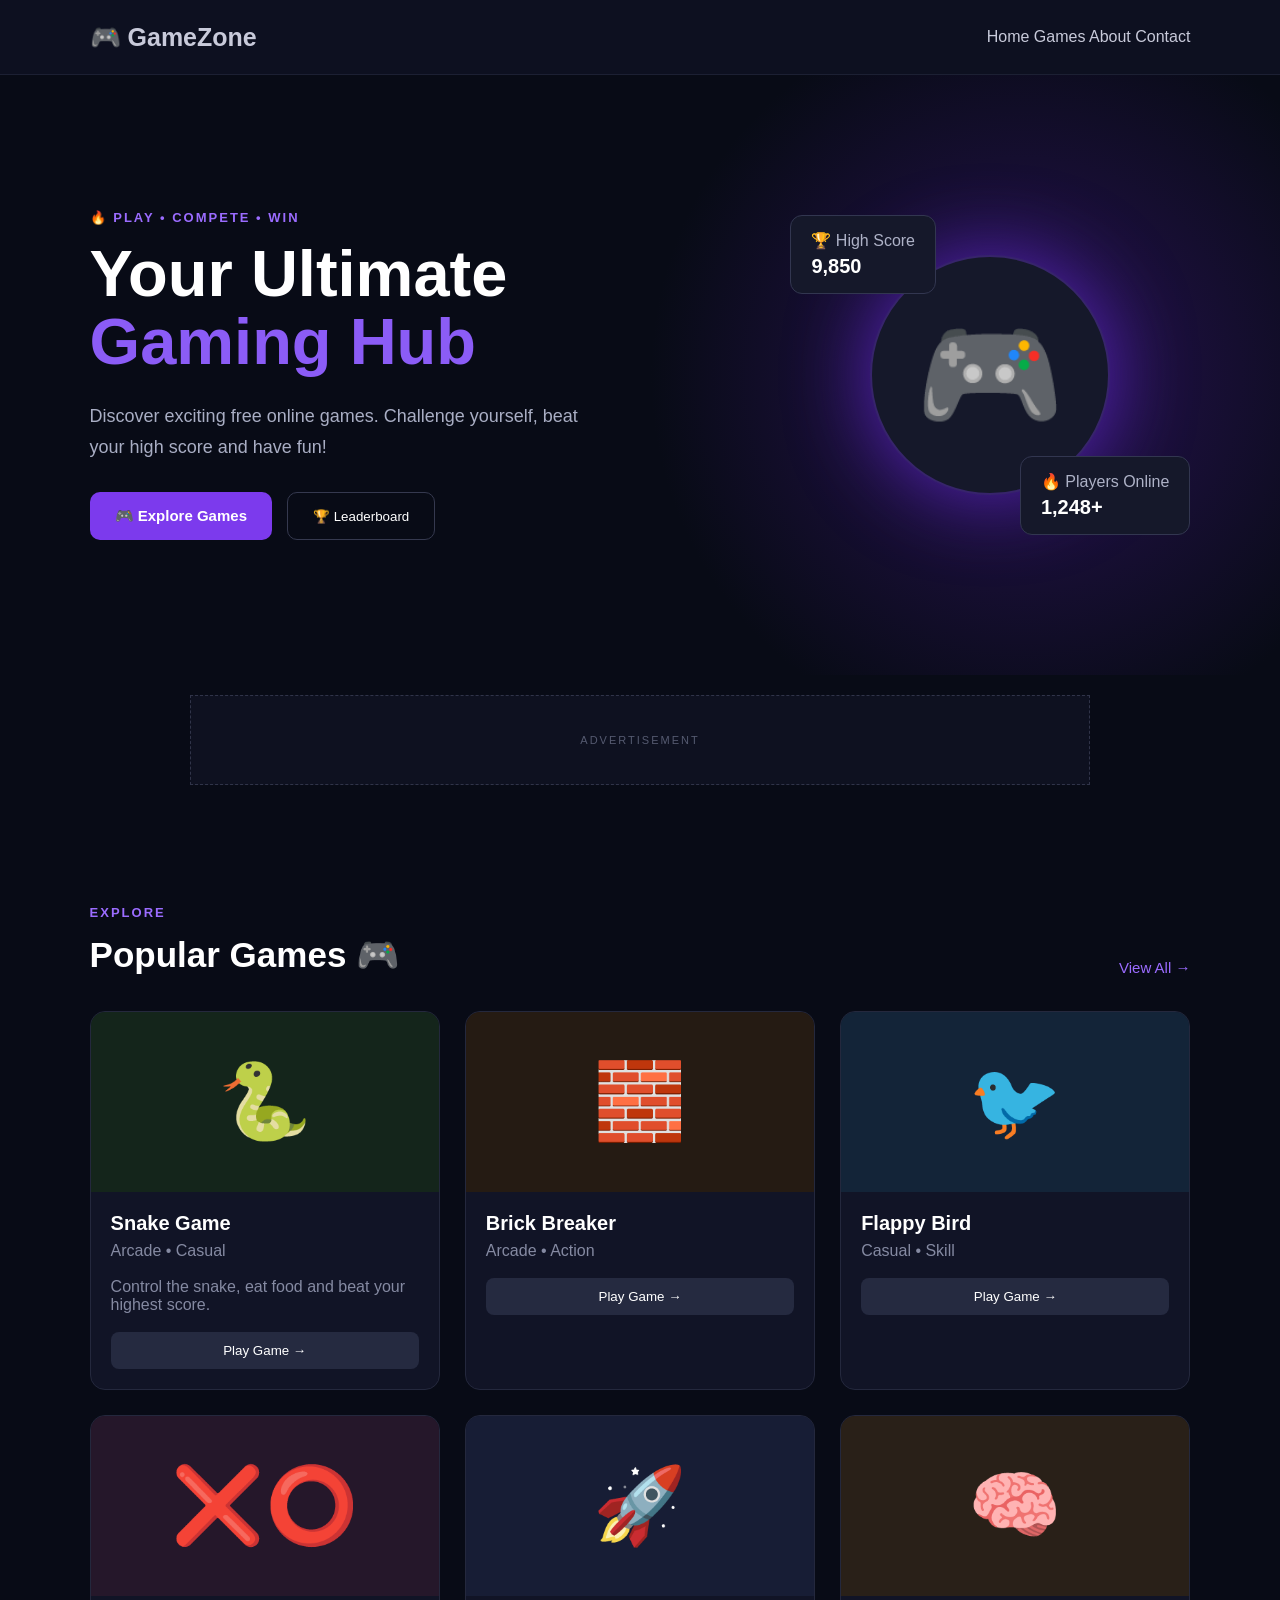
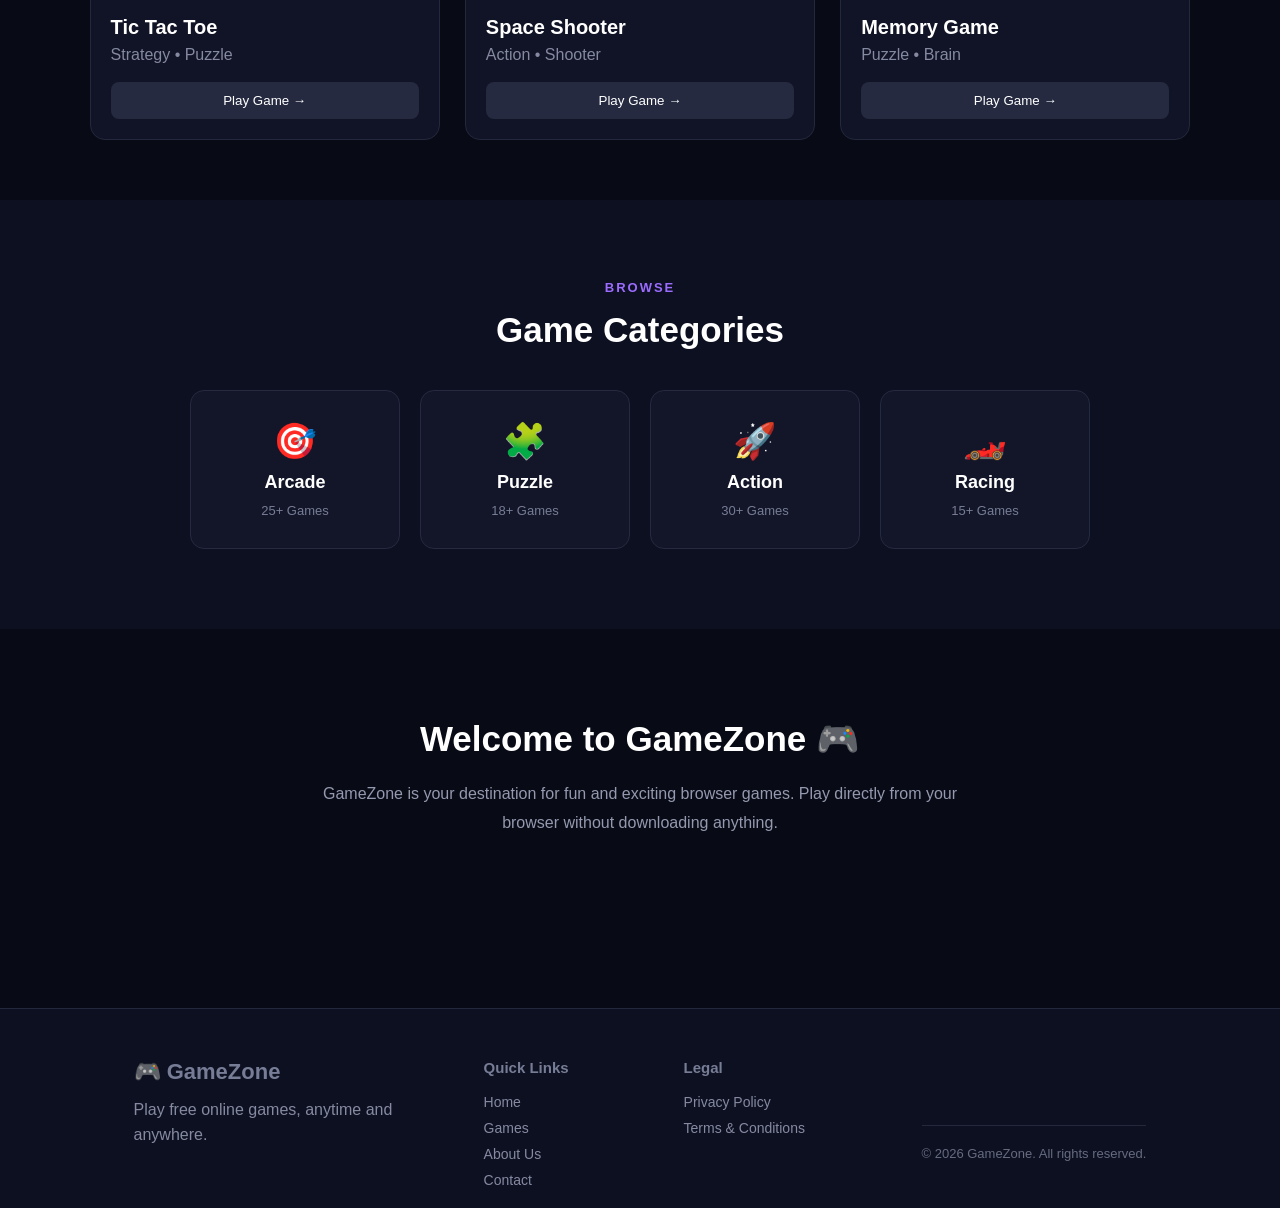
==== index.html @ 1f4beb41 "update repo" ====
<!DOCTYPE html>
<html lang="en">
    
<head>

    <meta charset="UTF-8">

    <meta name="viewport" content="width=device-width, initial-scale=1.0">

    <!-- Primary SEO -->
    <title>GameZone - Free Online Games</title>

    <meta name="description"
        content="Play free online games on GameZone including Snake, Brick Breaker, Flappy Bird, Tic Tac Toe, Space Shooter and Memory Game. Enjoy fun browser games without downloading.">

    <meta name="keywords"
        content="free online games, browser games, snake game, brick breaker, flappy bird, tic tac toe, space shooter, memory game">

    <meta name="author" content="GameZone">

    <meta name="robots" content="index, follow">


    <!-- Canonical URL -->
    <link rel="canonical"
        href="https://game-zone-blond.vercel.app/">


    <!-- Open Graph / Social Sharing -->
    <meta property="og:title"
        content="GameZone - Free Online Games">

    <meta property="og:description"
        content="Play fun and free browser games directly online on GameZone.">

    <meta property="og:type"
        content="website">

    <meta property="og:url"
        content="https://game-zone-blond.vercel.app/">

    <meta property="og:site_name"
        content="GameZone">


    <!-- Google Analytics -->

    <script async
        src="https://www.googletagmanager.com/gtag/js?id=G-ZQTNL81HJW">
    </script>

    <script>

        window.dataLayer = window.dataLayer || [];

        function gtag() {
            dataLayer.push(arguments);
        }

        gtag('js', new Date());

        gtag('config', 'G-ZQTNL81HJW');

    </script>

    <!-- End Google Analytics -->


    <link rel="stylesheet" href="style.css">

</head>


<body>

    <!-- Navbar -->
    <nav class="navbar">

        <a href="index.html" class="logo">
            🎮 GameZone
        </a>

        <div class="nav-links">

            <a href="index.html">
                Home
            </a>

            <a href="#games">
                Games
            </a>

            <a href="pages/about.html">
                About
            </a>

            <a href="pages/contact.html">
                Contact
            </a>

        </div>

    </nav>

    <!-- Hero Section -->
    <section class="hero" id="home">

        <div class="hero-content">

            <p class="small-title">🔥 PLAY • COMPETE • WIN</p>

            <h1>
                Your Ultimate
                <span>Gaming Hub</span>
            </h1>

            <p class="hero-text">
                Discover exciting free online games.
                Challenge yourself, beat your high score
                and have fun!
            </p>

            <div class="hero-buttons">
                <button class="main-btn" onclick="scrollToGames()">
                    🎮 Explore Games
                </button>

                <button class="secondary-btn" onclick="showMessage()">
                    🏆 Leaderboard
                </button>
            </div>

        </div>

        <div class="hero-game">

            <div class="controller">
                🎮
            </div>

            <div class="floating-card card-one">
                🏆 High Score
                <strong>9,850</strong>
            </div>

            <div class="floating-card card-two">
                🔥 Players Online
                <strong>1,248+</strong>
            </div>

        </div>

    </section>


    <!-- Ad Placeholder -->
    <div class="ad-container">
        <span>ADVERTISEMENT</span>
    </div>


    <!-- Games Section -->
    <section class="games-section" id="games">

        <div class="section-heading">
            <div>
                <p class="small-title">EXPLORE</p>
                <h2>Popular Games 🎮</h2>
            </div>

            <button class="view-all" onclick="showMessage()">
                View All →
            </button>
        </div>


        <div class="game-grid">

            <!-- Game 1 -->
            <div class="game-card">

                <div class="game-image snake">
                    🐍
                </div>

                <div class="game-info">
                    <h3>Snake Game</h3>
                    <p>Arcade • Casual</p>
                    <p>
                        Control the snake, eat food and
                        beat your highest score.
                    </p>
                    <button onclick="window.location.href='games/snake.html'">
                        Play Game →
                    </button>
                </div>

            </div>


            <!-- Game 2 -->
            <div class="game-card">

                <div class="game-image breakout">
                    🧱
                </div>

                <div class="game-info">
                    <h3>Brick Breaker</h3>
                    <p>Arcade • Action</p>

                    <button onclick="window.location.href='games/brick.html'">
                        Play Game →
                    </button>
                </div>

            </div>


            <!-- Game 3 -->
            <div class="game-card">

                <div class="game-image flappy">
                    🐦
                </div>

                <div class="game-info">
                    <h3>Flappy Bird</h3>
                    <p>Casual • Skill</p>

                    <button onclick="window.location.href='games/flappy.html'">
                        Play Game →
                    </button>
                </div>

            </div>


            <!-- Game 4 -->
            <div class="game-card">

                <div class="game-image tictactoe">
                    ❌⭕
                </div>

                <div class="game-info">
                    <h3>Tic Tac Toe</h3>
                    <p>Strategy • Puzzle</p>

                    <button onclick="window.location.href='games/tictactoe.html'">
                        Play Game →
                    </button>
                </div>

            </div>


            <!-- Game 5 -->
            <div class="game-card">

                <div class="game-image shooter">
                    🚀
                </div>

                <div class="game-info">
                    <h3>Space Shooter</h3>
                    <p>Action • Shooter</p>

                    <button onclick="window.location.href='games/space.html'">
                        Play Game →
                    </button>
                </div>

            </div>


            <!-- Game 6 -->
            <div class="game-card">

                <div class="game-image memory">
                    🧠
                </div>

                <div class="game-info">
                    <h3>Memory Game</h3>
                    <p>Puzzle • Brain</p>

                    <button onclick="window.location.href='games/memory.html'">
                        Play Game →
                    </button>
                </div>

            </div>

        </div>

    </section>


    <!-- Categories -->
    <section class="categories" id="categories">

        <p class="small-title">BROWSE</p>

        <h2>Game Categories</h2>

        <div class="category-grid">

            <div class="category-card">
                🎯
                <h3>Arcade</h3>
                <p>25+ Games</p>
            </div>

            <div class="category-card">
                🧩
                <h3>Puzzle</h3>
                <p>18+ Games</p>
            </div>

            <div class="category-card">
                🚀
                <h3>Action</h3>
                <p>30+ Games</p>
            </div>

            <div class="category-card">
                🏎️
                <h3>Racing</h3>
                <p>15+ Games</p>
            </div>

        </div>

    </section>


    <!-- About -->
    <section class="about" id="about">

        <h2>Welcome to GameZone 🎮</h2>

        <p>
            GameZone is your destination for fun and exciting
            browser games. Play directly from your browser
            without downloading anything.
        </p>

    </section>


    <!-- Footer -->

    <footer class="footer">

        <div class="footer-content">

            <div class="footer-brand">

                <h2>🎮 GameZone</h2>

                <p>
                    Play free online games,
                    anytime and anywhere.
                </p>

            </div>


            <div class="footer-links">

                <h3>Quick Links</h3>

                <a href="index.html">
                    Home
                </a>

                <a href="#games">
                    Games
                </a>

                <a href="pages/about.html">
                    About Us
                </a>

                <a href="pages/contact.html">
                    Contact
                </a>

            </div>


            <div class="footer-links">

                <h3>Legal</h3>

                <a href="pages/privacy.html">
                    Privacy Policy
                </a>

                <a href="pages/terms.html">
                    Terms & Conditions
                </a>

            </div>

        </div>


        <div class="copyright">

            © 2026 GameZone.
            All rights reserved.

        </div>

    </footer>


    <script src="script.js"></script>

</body>

</html>
---- style.css ----
* {
    margin: 0;
    padding: 0;
    box-sizing: border-box;
}

html {
    scroll-behavior: smooth;
}

body {
    font-family: Arial, sans-serif;
    background: #080b16;
    color: white;
}


/* ================= NAVBAR ================= */

.navbar {
    height: 75px;
    padding: 0 7%;
    display: flex;
    align-items: center;
    justify-content: space-between;

    background: #0d1020;
    border-bottom: 1px solid #1c2033;

    position: sticky;
    top: 0;
    z-index: 1000;
}

.logo {
    font-size: 25px;
    font-weight: bold;
}

.logo span {
    color: #8b5cf6;
}

nav {
    display: flex;
    gap: 35px;
}

nav a {
    color: #c8cada;
    text-decoration: none;
    transition: 0.3s;
}

nav a:hover {
    color: #9b6cff;
}

.play-btn,
.main-btn {
    border: none;
    padding: 12px 22px;
    border-radius: 10px;
    background: #7c3aed;
    color: white;
    font-size: 15px;
    font-weight: bold;
    cursor: pointer;
    transition: 0.3s;
}

.play-btn:hover,
.main-btn:hover {
    transform: translateY(-2px);
    background: #8b5cf6;
}


/* ================= HERO ================= */

.hero {
    min-height: 600px;
    padding: 80px 7%;

    display: flex;
    align-items: center;
    justify-content: space-between;

    background:
        radial-gradient(circle at 80% 50%, #271252, transparent 35%),
        #080b16;
}

.hero-content {
    max-width: 600px;
}

.small-title {
    color: #9b6cff;
    font-size: 13px;
    font-weight: bold;
    letter-spacing: 2px;
    margin-bottom: 15px;
}

.hero h1 {
    font-size: 65px;
    line-height: 1.05;
    margin-bottom: 25px;
}

.hero h1 span {
    display: block;
    color: #8b5cf6;
}

.hero-text {
    color: #a9aec4;
    font-size: 18px;
    line-height: 1.7;
    max-width: 520px;
}

.hero-buttons {
    display: flex;
    gap: 15px;
    margin-top: 30px;
}

.main-btn {
    padding: 15px 25px;
}

.secondary-btn {
    padding: 15px 25px;
    border-radius: 10px;
    border: 1px solid #35394f;
    background: transparent;
    color: white;
    cursor: pointer;
}


/* ================= HERO GAME ================= */

.hero-game {
    width: 400px;
    height: 400px;
    position: relative;

    display: flex;
    align-items: center;
    justify-content: center;
}

.controller {
    width: 240px;
    height: 240px;

    border-radius: 50%;

    display: flex;
    align-items: center;
    justify-content: center;

    font-size: 120px;

    background: #15182a;
    border: 2px solid #37246b;

    box-shadow:
        0 0 80px #5523b5;
}

.floating-card {
    position: absolute;

    padding: 15px 20px;

    background: #15182a;
    border: 1px solid #323650;
    border-radius: 12px;

    color: #aeb2c7;
}

.floating-card strong {
    display: block;
    color: white;
    font-size: 20px;
    margin-top: 5px;
}

.card-one {
    top: 40px;
    left: 0;
}

.card-two {
    bottom: 40px;
    right: 0;
}


/* ================= AD ================= */

.ad-container {
    width: 80%;
    max-width: 900px;
    height: 90px;

    margin: 20px auto 60px;

    display: flex;
    align-items: center;
    justify-content: center;

    background: #0e1120;
    border: 1px dashed #303449;

    color: #555a70;
    font-size: 11px;
    letter-spacing: 2px;
}


/* ================= GAMES ================= */

.games-section {
    padding: 60px 7%;
}

.section-heading {
    display: flex;
    justify-content: space-between;
    align-items: end;

    margin-bottom: 35px;
}

.section-heading h2,
.categories h2 {
    font-size: 35px;
}

.view-all {
    background: transparent;
    border: none;
    color: #9b6cff;
    cursor: pointer;
    font-size: 15px;
}

.game-grid {
    display: grid;
    grid-template-columns: repeat(3, 1fr);
    gap: 25px;
}

.game-card {
    background: #111426;
    border: 1px solid #24283d;
    border-radius: 15px;
    overflow: hidden;

    transition: 0.3s;
}

.game-card:hover {
    transform: translateY(-7px);
    border-color: #7040d8;
    box-shadow: 0 15px 40px #0005;
}

.game-image {
    height: 180px;

    display: flex;
    align-items: center;
    justify-content: center;

    font-size: 75px;
}

.snake {
    background: #14251b;
}

.breakout {
    background: #251b13;
}

.flappy {
    background: #132438;
}

.tictactoe {
    background: #25172a;
}

.shooter {
    background: #171d35;
}

.memory {
    background: #292018;
}

.game-info {
    padding: 20px;
}

.game-info h3 {
    font-size: 20px;
    margin-bottom: 7px;
}

.game-info p {
    color: #858aa2;
    margin-bottom: 18px;
}

.game-info button {
    width: 100%;
    padding: 11px;

    border: none;
    border-radius: 8px;

    background: #252a40;
    color: white;

    cursor: pointer;
    transition: 0.3s;
}

.game-info button:hover {
    background: #7c3aed;
}


/* ================= CATEGORIES ================= */

.categories {
    padding: 80px 7%;
    text-align: center;
    background: #0d1020;
}

.category-grid {
    max-width: 900px;
    margin: 40px auto 0;

    display: grid;
    grid-template-columns: repeat(4, 1fr);
    gap: 20px;
}

.category-card {
    padding: 30px 15px;

    background: #131629;
    border: 1px solid #262a40;
    border-radius: 14px;

    font-size: 35px;
    transition: 0.3s;
}

.category-card:hover {
    transform: translateY(-5px);
    border-color: #7c3aed;
}

.category-card h3 {
    font-size: 18px;
    margin: 10px 0;
}

.category-card p {
    font-size: 13px;
    color: #777d96;
}


/* ================= ABOUT ================= */

.about {
    padding: 90px 7%;
    text-align: center;
}

.about h2 {
    font-size: 35px;
    margin-bottom: 20px;
}

.about p {
    max-width: 650px;
    margin: auto;
    color: #9499af;
    line-height: 1.8;
}


/* ================= FOOTER ================= */

footer {
    padding: 35px 7%;

    display: flex;
    justify-content: space-between;
    align-items: center;

    background: #0d1020;
    border-top: 1px solid #24283d;

    color: #777d96;
}

footer .logo {
    color: white;
}

.footer-links {
    display: flex;
    gap: 20px;
}

.footer-links a {
    color: #777d96;
    text-decoration: none;
}


/* ================= RESPONSIVE ================= */

@media (max-width: 900px) {

    nav {
        display: none;
    }

    .hero {
        flex-direction: column;
        text-align: center;
        gap: 60px;
    }

    .hero-text {
        margin: auto;
    }

    .hero-buttons {
        justify-content: center;
    }

    .game-grid {
        grid-template-columns: repeat(2, 1fr);
    }

    .category-grid {
        grid-template-columns: repeat(2, 1fr);
    }

    footer {
        flex-direction: column;
        gap: 20px;
    }
}


@media (max-width: 600px) {

    .hero {
        padding: 60px 5%;
    }

    .hero h1 {
        font-size: 45px;
    }

    .hero-game {
        transform: scale(0.8);
    }

    .game-grid {
        grid-template-columns: 1fr;
    }

    .category-grid {
        grid-template-columns: 1fr 1fr;
    }

    .play-btn {
        display: none;
    }
}



/* ================= FOOTER ================= */

.footer {

    margin-top: 80px;

    padding: 50px 7% 20px;

    background: #0d1020;

    border-top: 1px solid #24283d;
}


.footer-content {

    max-width: 1200px;

    margin: auto;

    display: grid;

    grid-template-columns:
        2fr 1fr 1fr;

    gap: 50px;
}


.footer-brand h2 {

    margin-bottom: 12px;

    font-size: 22px;
}


.footer-brand p {

    max-width: 300px;

    color: #858aa2;

    line-height: 1.6;
}


.footer-links {

    display: flex;

    flex-direction: column;

    gap: 10px;
}


.footer-links h3 {

    margin-bottom: 8px;

    font-size: 15px;
}


.footer-links a {

    color: #858aa2;

    text-decoration: none;

    font-size: 14px;
}


.footer-links a:hover {

    color: #a78bfa;
}


.copyright {

    max-width: 1200px;

    margin: 40px auto 0;

    padding-top: 20px;

    border-top: 1px solid #24283d;

    text-align: center;

    color: #666b80;

    font-size: 13px;
}


/* MOBILE */

@media (max-width: 700px) {

    .footer-content {

        grid-template-columns: 1fr;

        gap: 30px;
    }

}


/* ================= PAGES ================= */

.page-container {

    max-width: 900px;

    margin: 70px auto;

    padding: 0 25px;

    color: #d7d9e5;

    line-height: 1.8;
}


.page-container h1 {

    margin-bottom: 25px;

    color: white;

    font-size: 36px;
}


.page-container h2 {

    margin-top: 35px;

    margin-bottom: 10px;

    color: #a78bfa;

    font-size: 22px;
}


.page-container p {

    margin-bottom: 18px;

    color: #9da2b7;
}


.contact-box {

    margin-top: 30px;

    padding: 25px;

    background: #111426;

    border: 1px solid #292d44;

    border-radius: 12px;
}


@media (max-width: 600px) {

    .page-container {

        margin: 40px auto;
    }


    .page-container h1 {

        font-size: 28px;
    }

}
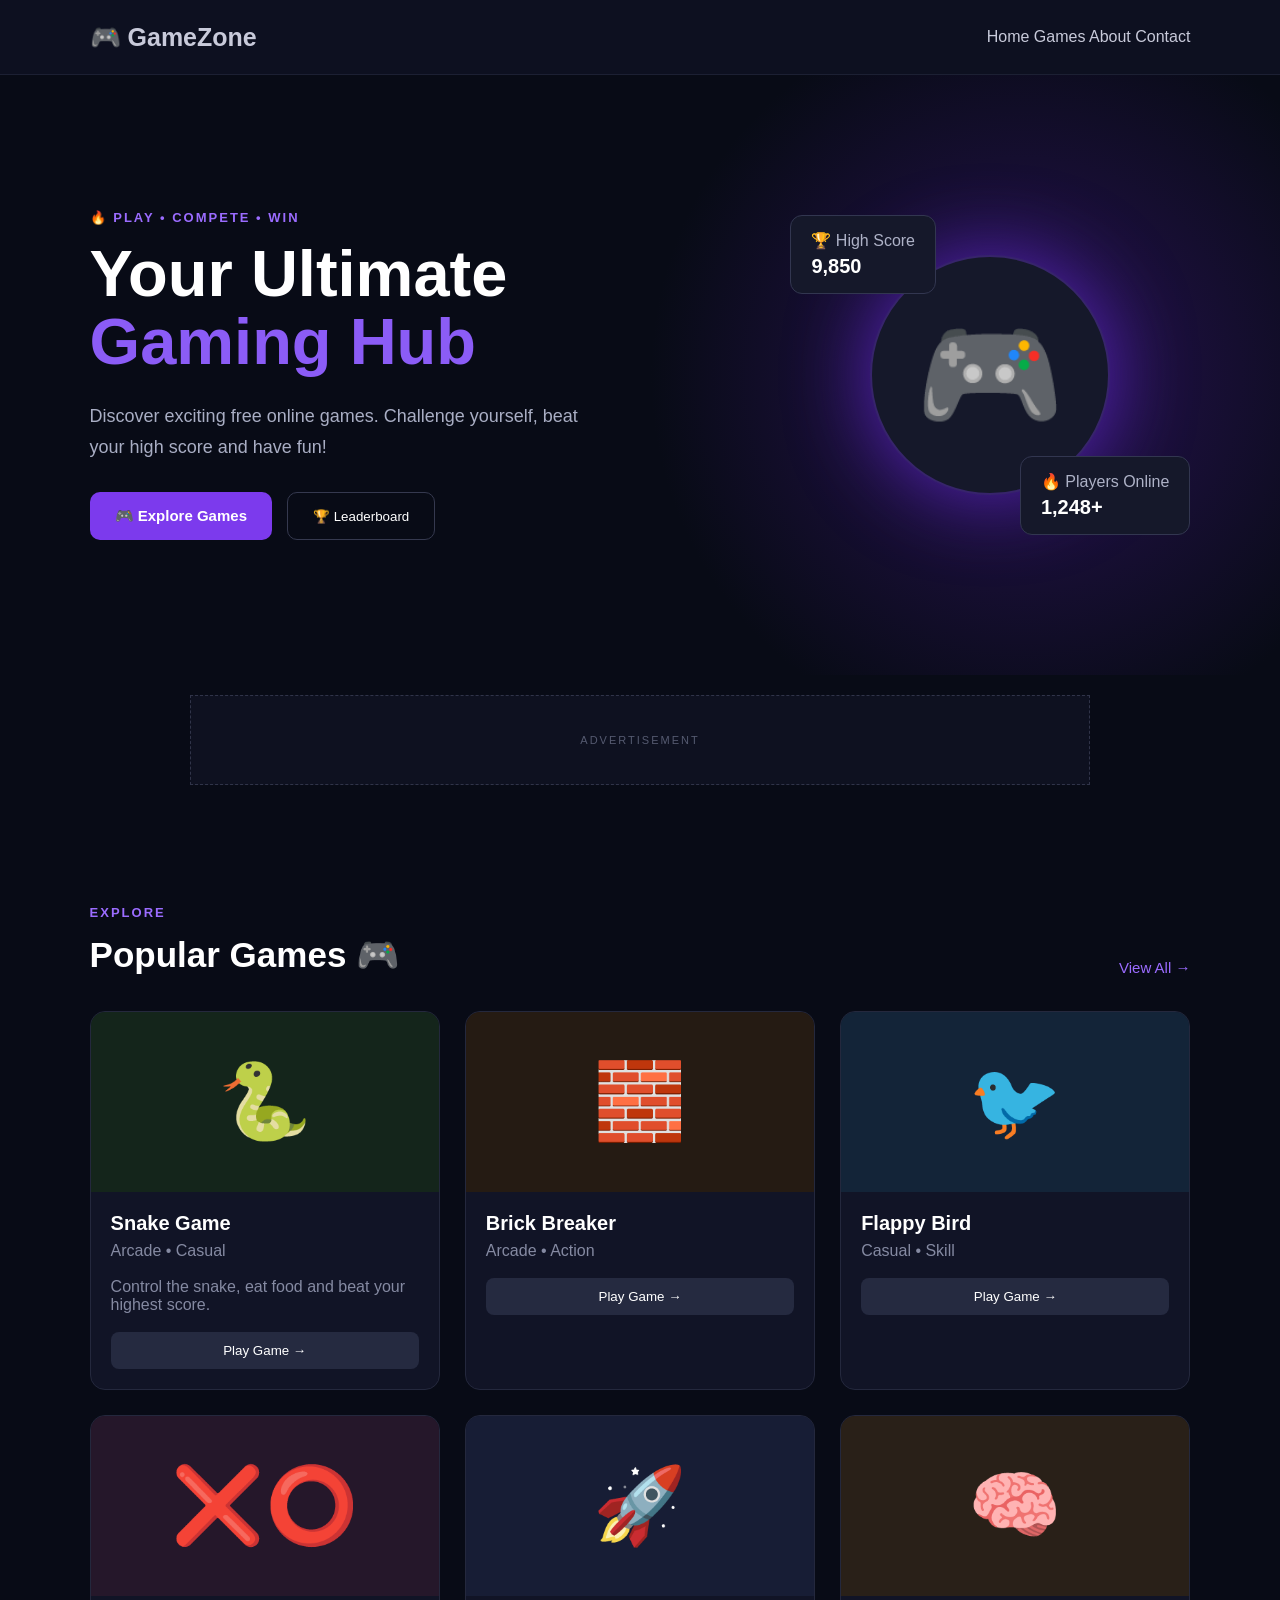
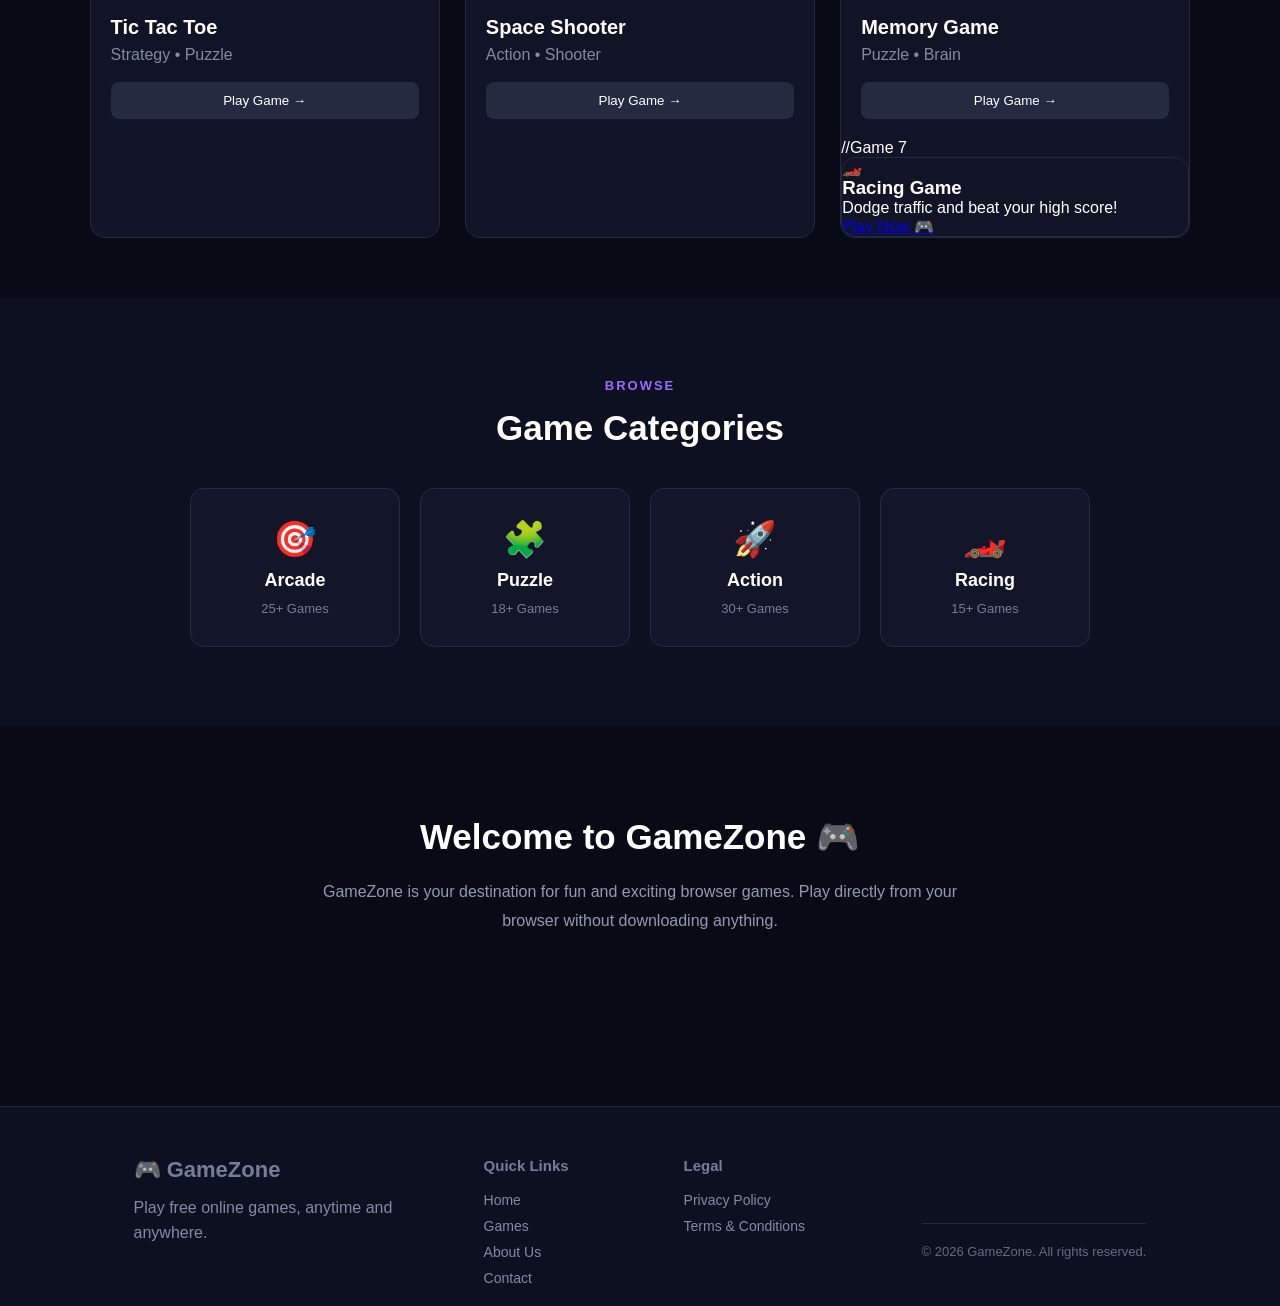
==== commit 3e2e9e38: "update repo" ====
--- a/index.html
+++ b/index.html
@@ -1,6 +1,6 @@
 <!DOCTYPE html>
 <html lang="en">
-    
+
 <head>
 
     <meta charset="UTF-8">
@@ -22,31 +22,24 @@
 
 
     <!-- Canonical URL -->
-    <link rel="canonical"
-        href="https://game-zone-blond.vercel.app/">
-
-
-    <!-- Open Graph / Social Sharing -->
-    <meta property="og:title"
-        content="GameZone - Free Online Games">
-
-    <meta property="og:description"
-        content="Play fun and free browser games directly online on GameZone.">
-
-    <meta property="og:type"
-        content="website">
-
-    <meta property="og:url"
-        content="https://game-zone-blond.vercel.app/">
-
-    <meta property="og:site_name"
-        content="GameZone">
+    <link rel="canonical" href="https://game-zone-blond.vercel.app/">
+
+
+    <!-- Open Graph -->
+    <meta property="og:title" content="GameZone - Free Online Games">
+
+    <meta property="og:description" content="Play fun and free browser games directly online on GameZone.">
+
+    <meta property="og:type" content="website">
+
+    <meta property="og:url" content="https://game-zone-blond.vercel.app/">
+
+    <meta property="og:site_name" content="GameZone">
 
 
     <!-- Google Analytics -->
 
-    <script async
-        src="https://www.googletagmanager.com/gtag/js?id=G-ZQTNL81HJW">
+    <script async src="https://www.googletagmanager.com/gtag/js?id=G-ZQTNL81HJW">
     </script>
 
     <script>
@@ -64,6 +57,15 @@
     </script>
 
     <!-- End Google Analytics -->
+
+
+    <!-- Google AdSense -->
+
+    <script async src="https://pagead2.googlesyndication.com/pagead/js/adsbygoogle.js?client=ca-pub-5052530061389459"
+        crossorigin="anonymous">
+        </script>
+
+    <!-- End Google AdSense -->
 
 
     <link rel="stylesheet" href="style.css">
@@ -290,6 +292,25 @@
                     </button>
                 </div>
 
+                //Game 7
+
+                <div class="game-card">
+
+                    <div class="game-icon">
+                        🏎️
+                    </div>
+
+                    <h3>Racing Game</h3>
+
+                    <p>
+                        Dodge traffic and beat your high score!
+                    </p>
+
+                    <a href="games/racing.html">
+                        Play Now 🎮
+                    </a>
+
+                </div>
             </div>
 
         </div>
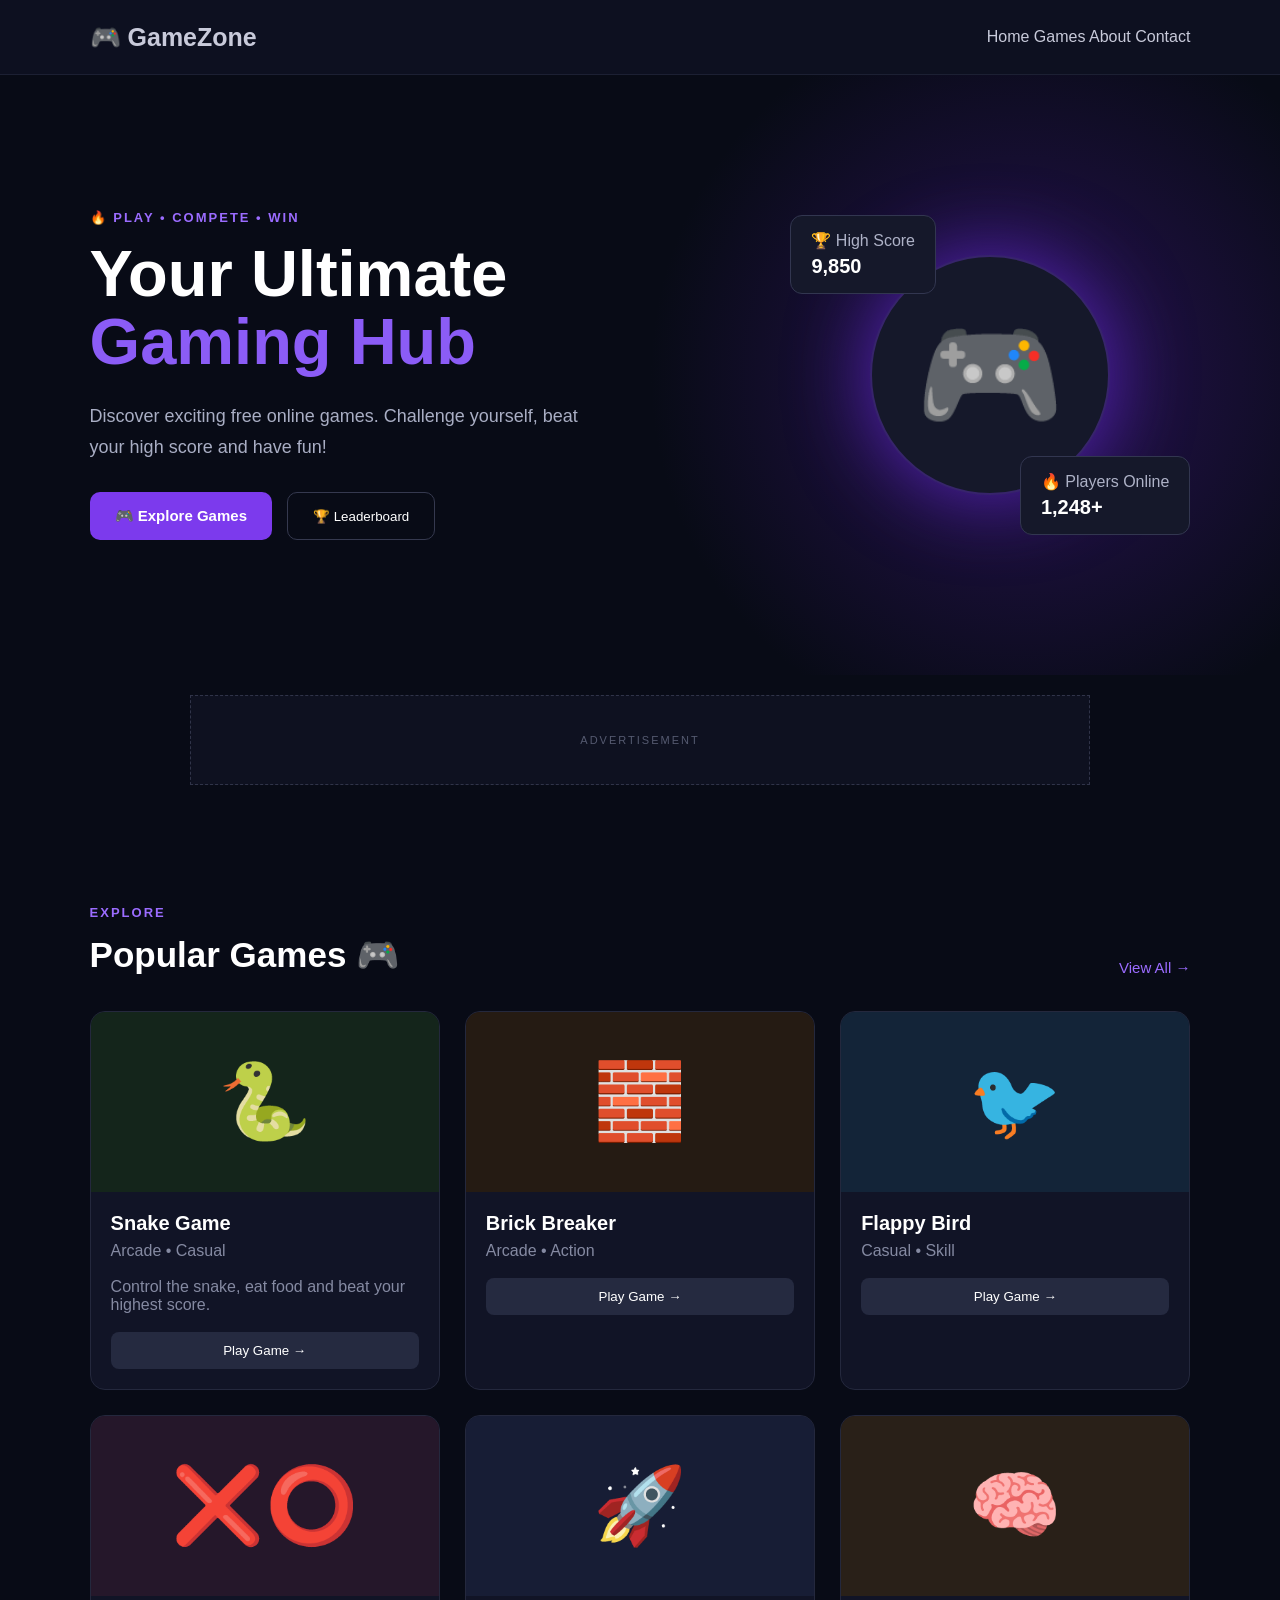
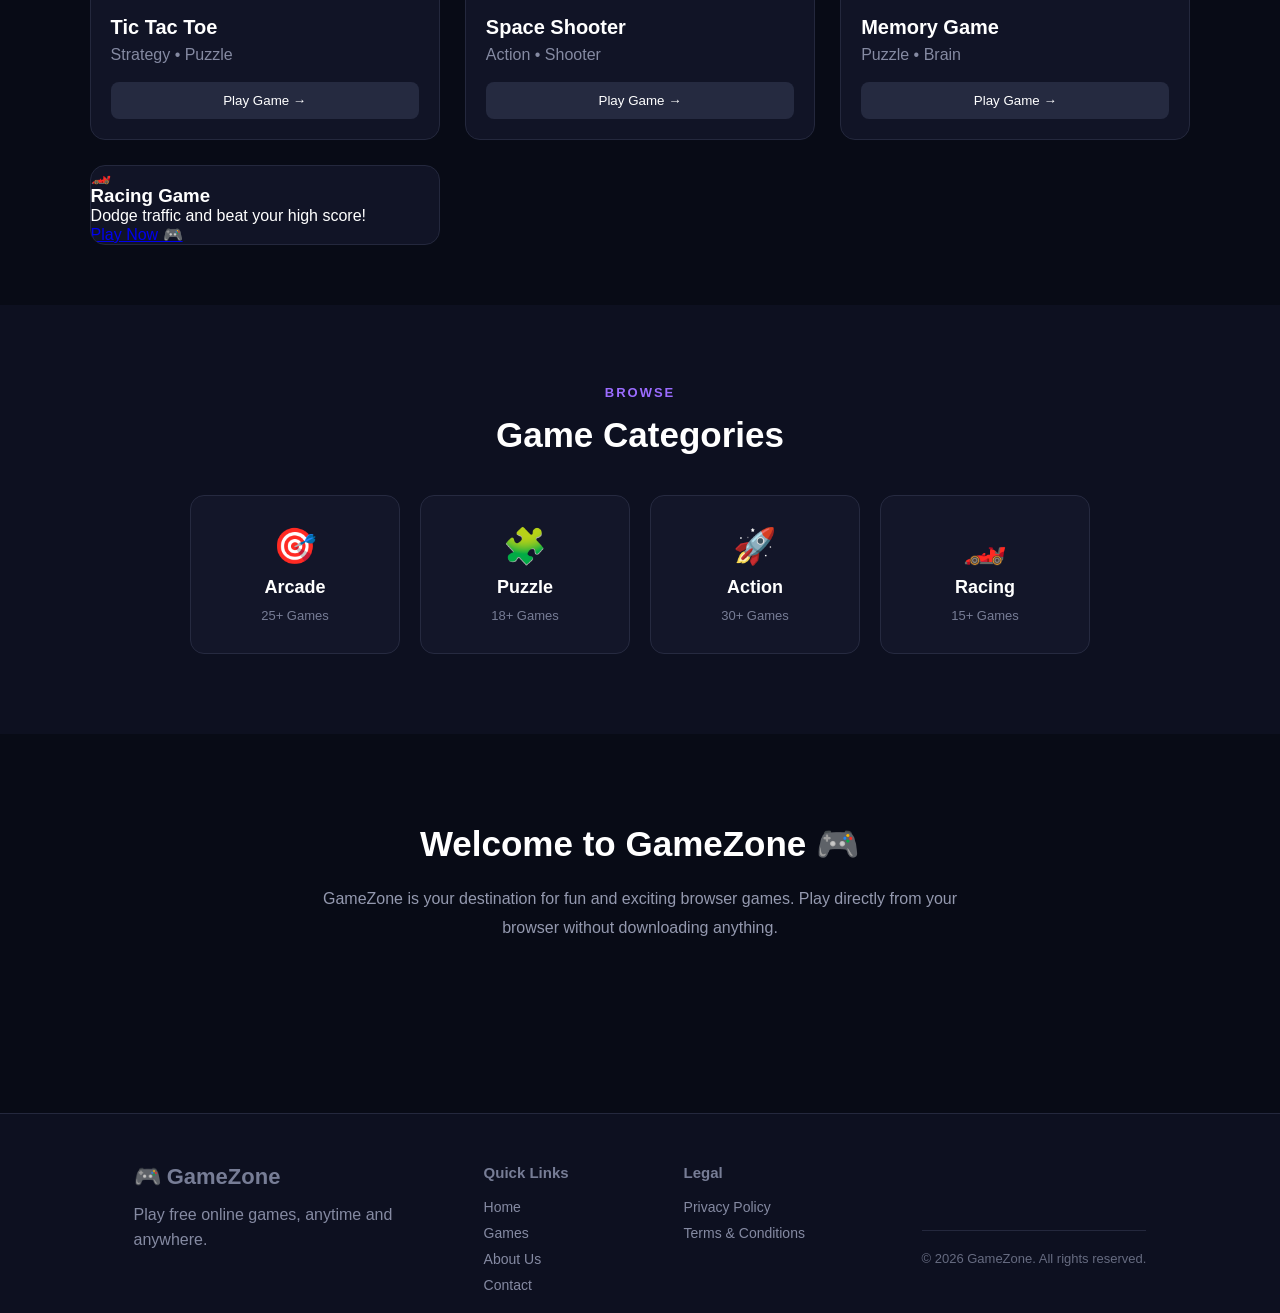
==== commit 59843635: "update repo" ====
--- a/index.html
+++ b/index.html
@@ -292,25 +292,24 @@
                     </button>
                 </div>
 
-                //Game 7
-
-                <div class="game-card">
-
-                    <div class="game-icon">
-                        🏎️
-                    </div>
-
-                    <h3>Racing Game</h3>
-
-                    <p>
-                        Dodge traffic and beat your high score!
-                    </p>
-
-                    <a href="games/racing.html">
-                        Play Now 🎮
-                    </a>
-
-                </div>
+            </div>
+
+            <div class="game-card">
+
+                <div class="game-icon">
+                    🏎️
+                </div>
+
+                <h3>Racing Game</h3>
+
+                <p>
+                    Dodge traffic and beat your high score!
+                </p>
+
+                <a href="games/racing.html">
+                    Play Now 🎮
+                </a>
+
             </div>
 
         </div>
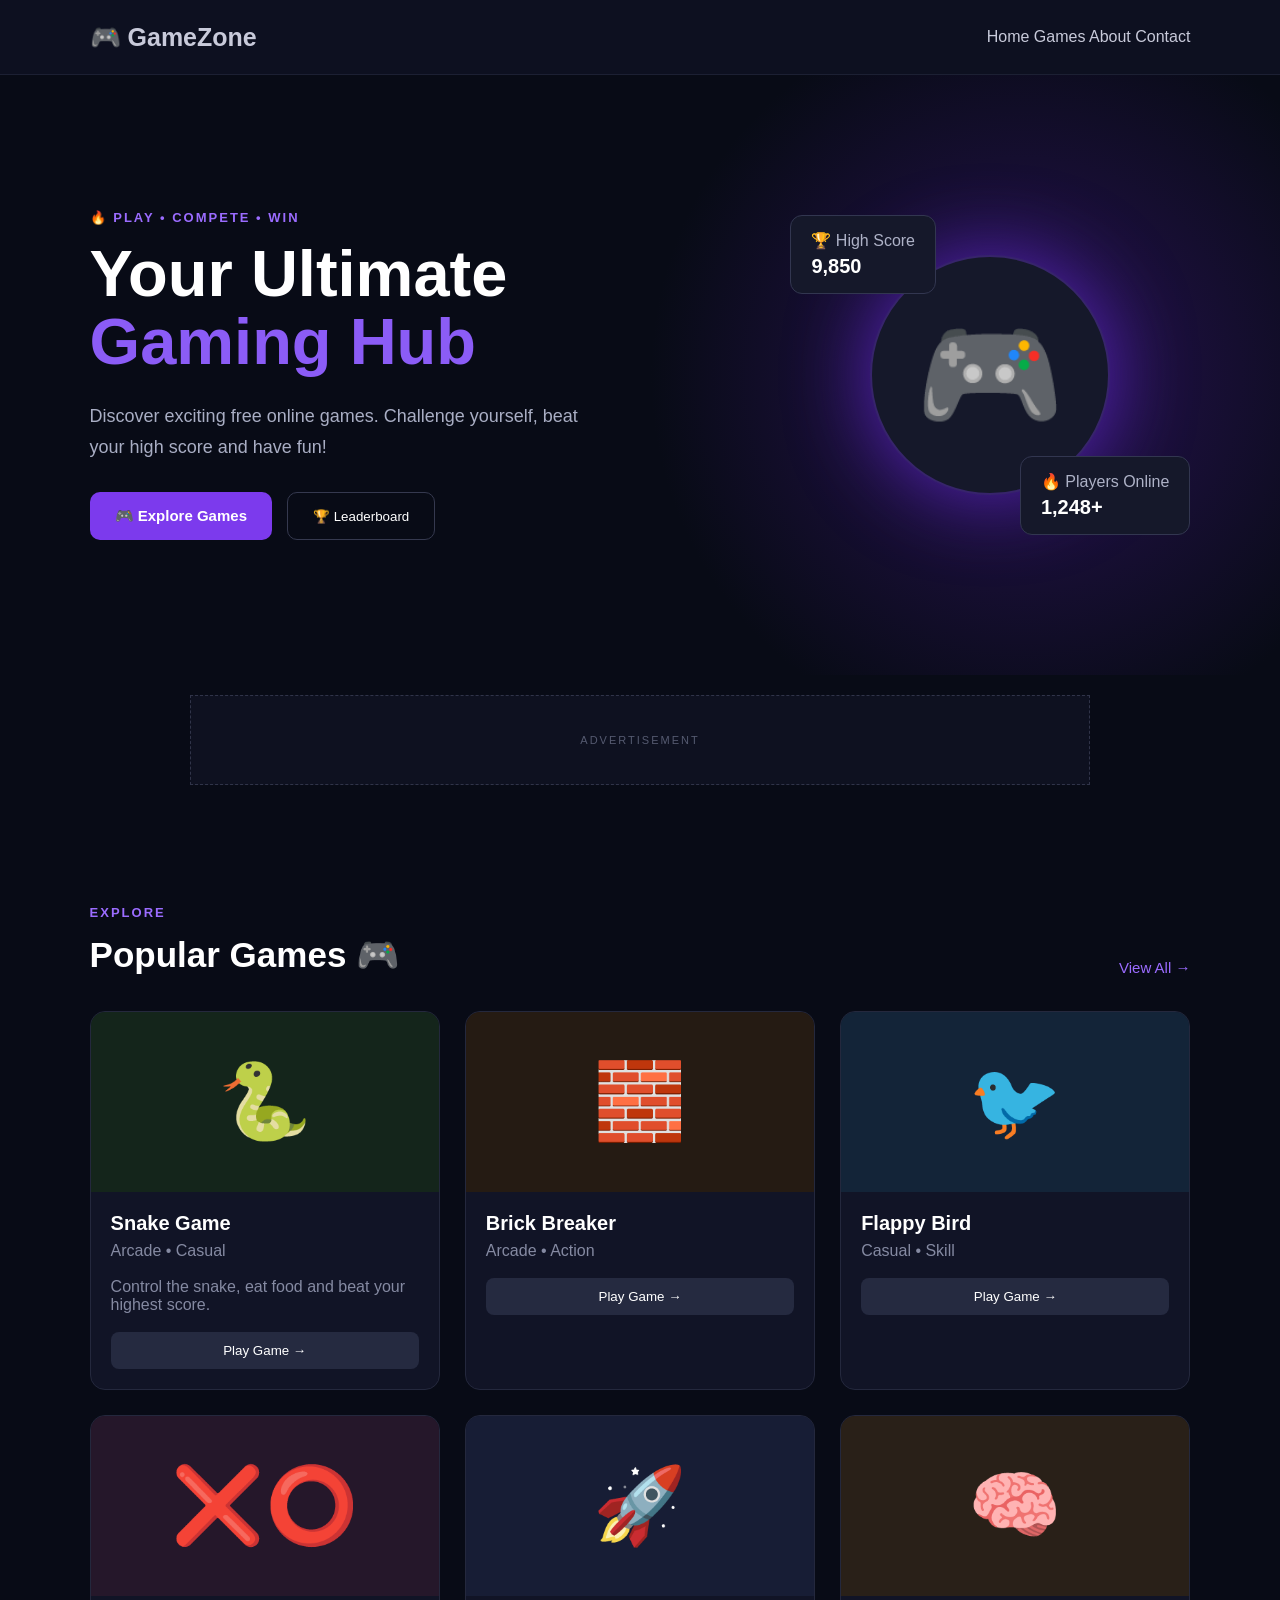
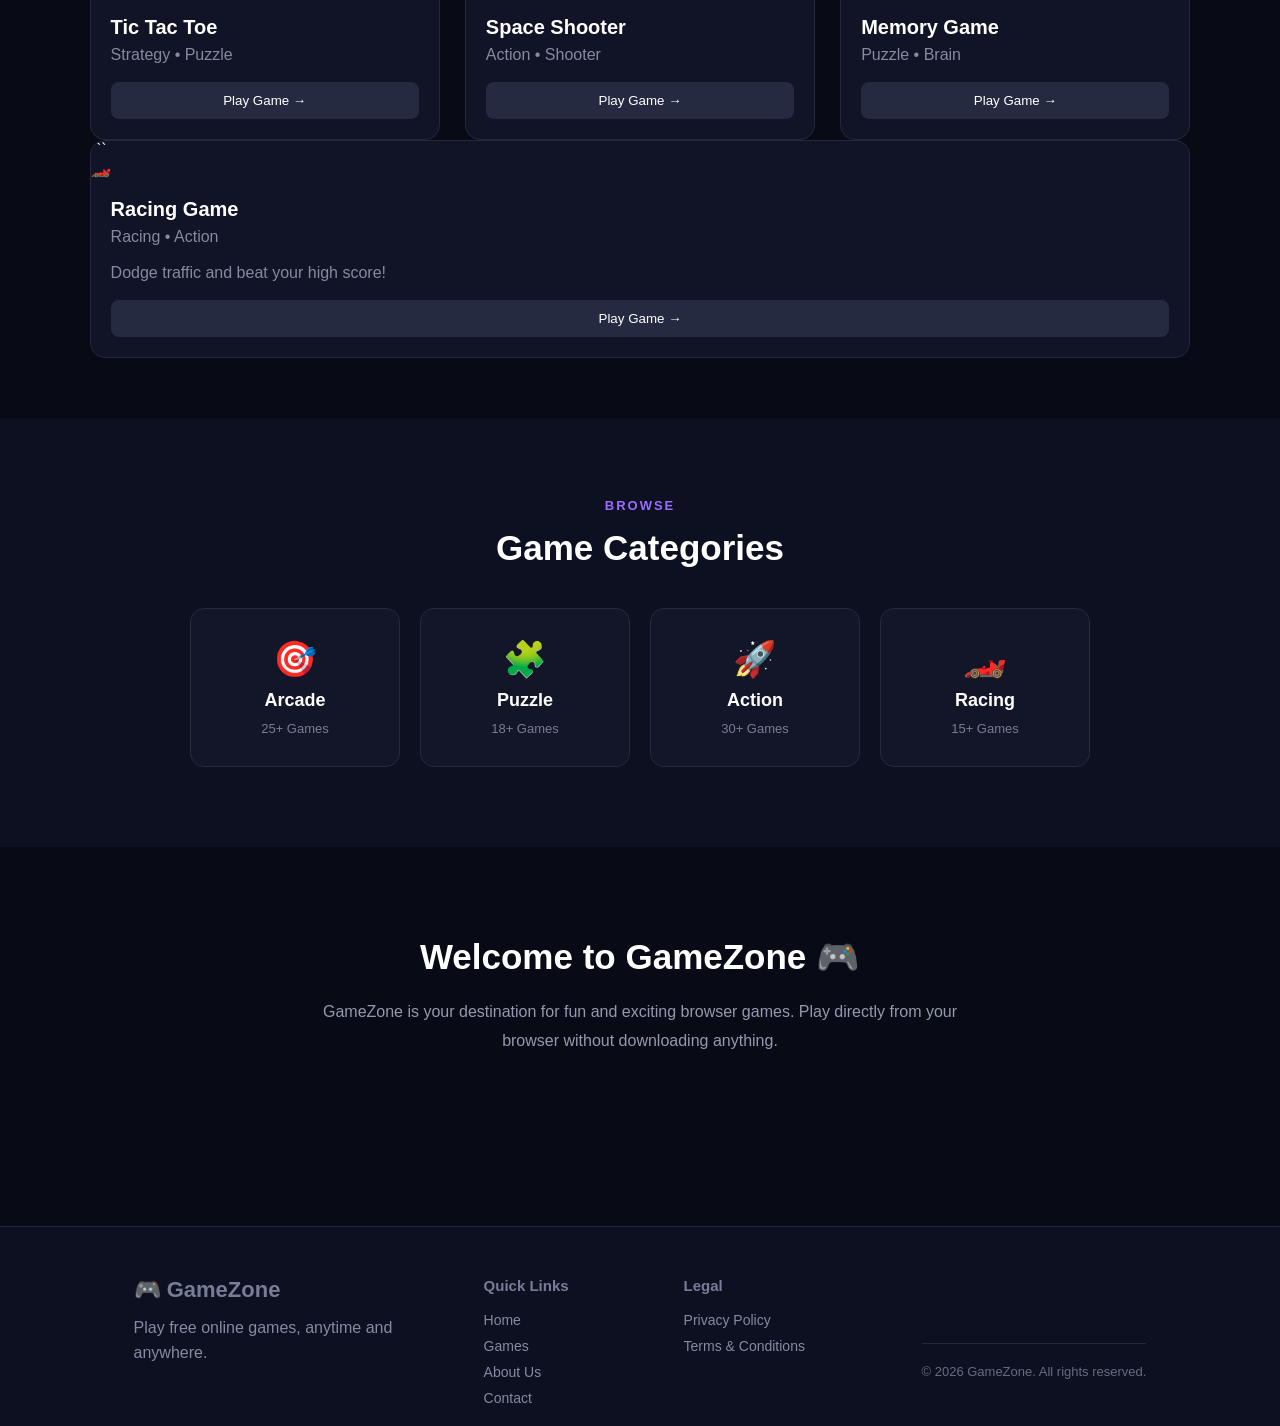
==== commit c2566d1d: "update repo" ====
--- a/index.html
+++ b/index.html
@@ -294,25 +294,39 @@
 
             </div>
 
-            <div class="game-card">
-
-                <div class="game-icon">
-                    🏎️
-                </div>
-
-                <h3>Racing Game</h3>
+        </div>
+
+        <!-- Game 7 : Racing Game -->
+
+        <div class="game-card">
+
+            ```
+            <div class="game-icon">
+                🏎️
+            </div>
+
+            <div class="game-info">
+
+                <h3>
+                    Racing Game
+                </h3>
+
+                <p>
+                    Racing • Action
+                </p>
 
                 <p>
                     Dodge traffic and beat your high score!
                 </p>
 
-                <a href="games/racing.html">
-                    Play Now 🎮
-                </a>
-
-            </div>
-
-        </div>
+                <button onclick="window.location.href='games/racing.html'">
+                    Play Game →
+                </button>
+
+            </div>
+
+        </div>
+
 
     </section>
 
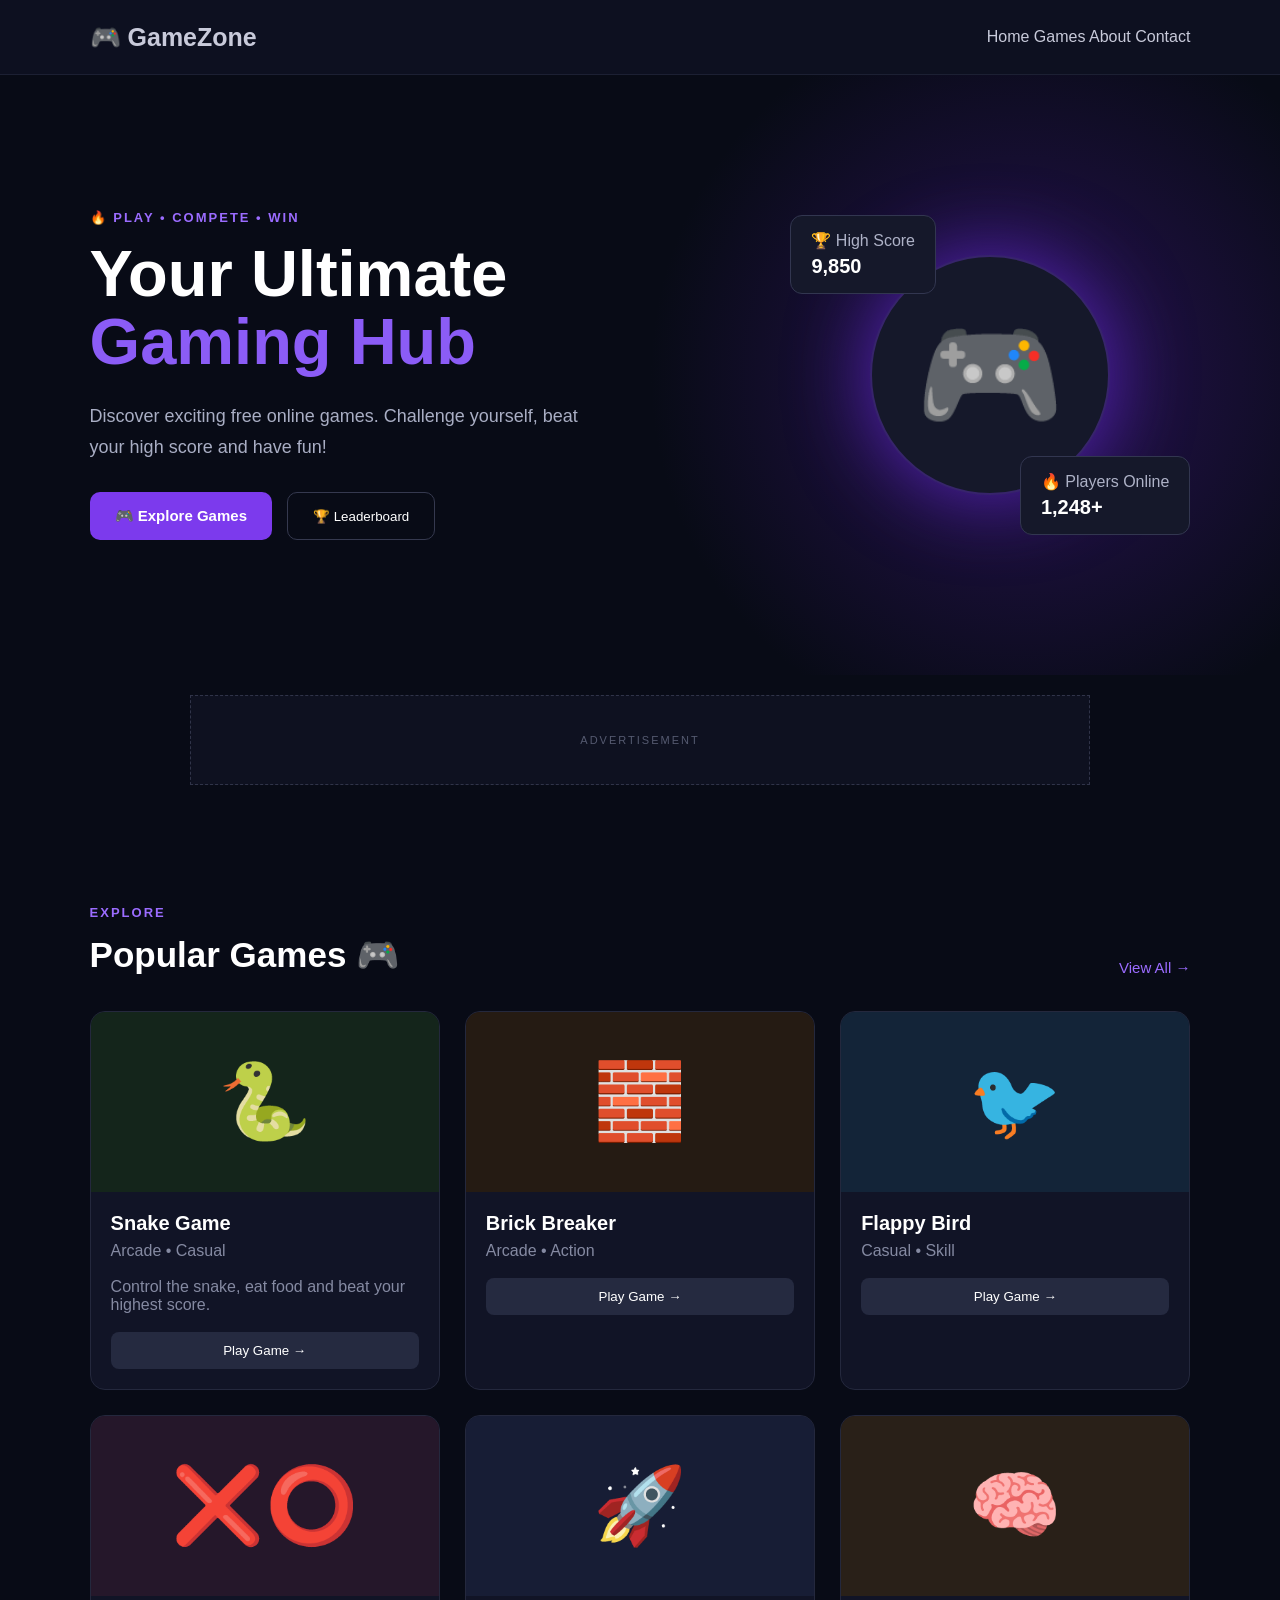
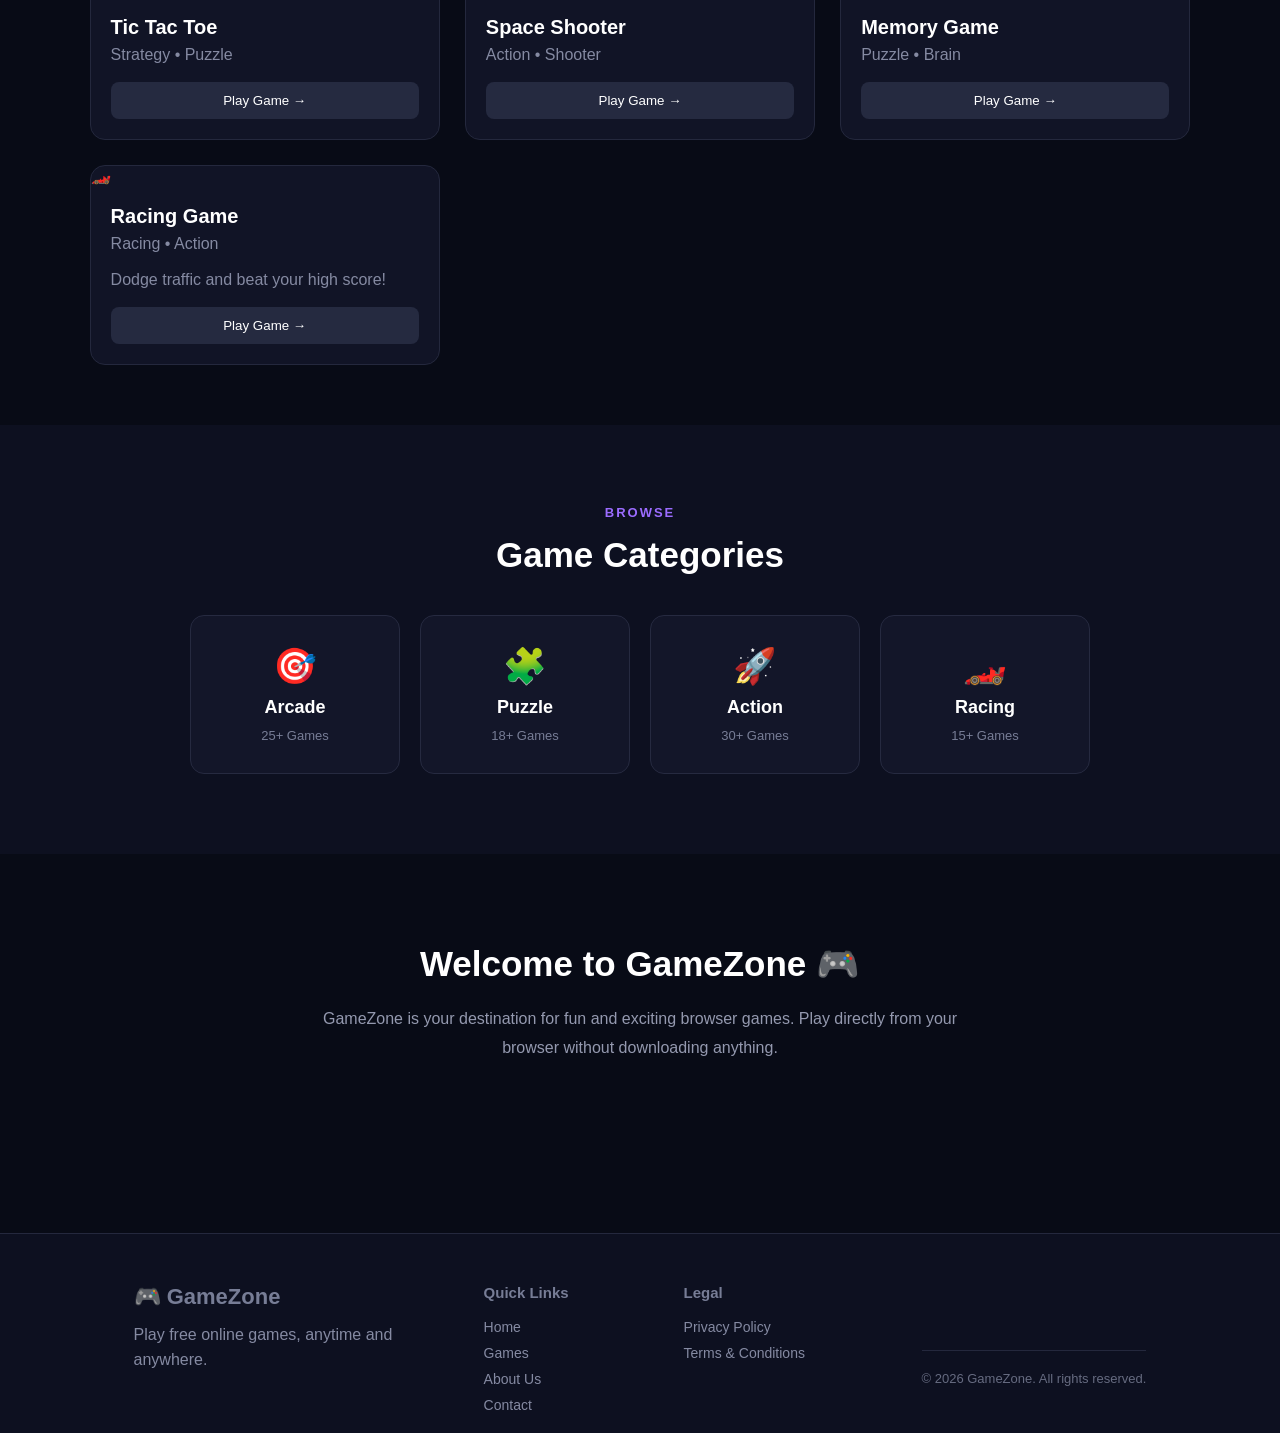
==== commit c8276746: "update repo" ====
--- a/index.html
+++ b/index.html
@@ -162,9 +162,11 @@
 
 
     <!-- Games Section -->
+
     <section class="games-section" id="games">
 
         <div class="section-heading">
+
             <div>
                 <p class="small-title">EXPLORE</p>
                 <h2>Popular Games 🎮</h2>
@@ -173,12 +175,15 @@
             <button class="view-all" onclick="showMessage()">
                 View All →
             </button>
+
         </div>
 
 
         <div class="game-grid">
 
+
             <!-- Game 1 -->
+
             <div class="game-card">
 
                 <div class="game-image snake">
@@ -186,21 +191,27 @@
                 </div>
 
                 <div class="game-info">
+
                     <h3>Snake Game</h3>
+
                     <p>Arcade • Casual</p>
+
                     <p>
                         Control the snake, eat food and
                         beat your highest score.
                     </p>
+
                     <button onclick="window.location.href='games/snake.html'">
                         Play Game →
                     </button>
+
                 </div>
 
             </div>
 
 
             <!-- Game 2 -->
+
             <div class="game-card">
 
                 <div class="game-image breakout">
@@ -208,18 +219,22 @@
                 </div>
 
                 <div class="game-info">
+
                     <h3>Brick Breaker</h3>
+
                     <p>Arcade • Action</p>
 
                     <button onclick="window.location.href='games/brick.html'">
                         Play Game →
                     </button>
+
                 </div>
 
             </div>
 
 
             <!-- Game 3 -->
+
             <div class="game-card">
 
                 <div class="game-image flappy">
@@ -227,18 +242,22 @@
                 </div>
 
                 <div class="game-info">
+
                     <h3>Flappy Bird</h3>
+
                     <p>Casual • Skill</p>
 
                     <button onclick="window.location.href='games/flappy.html'">
                         Play Game →
                     </button>
+
                 </div>
 
             </div>
 
 
             <!-- Game 4 -->
+
             <div class="game-card">
 
                 <div class="game-image tictactoe">
@@ -246,18 +265,22 @@
                 </div>
 
                 <div class="game-info">
+
                     <h3>Tic Tac Toe</h3>
+
                     <p>Strategy • Puzzle</p>
 
                     <button onclick="window.location.href='games/tictactoe.html'">
                         Play Game →
                     </button>
+
                 </div>
 
             </div>
 
 
             <!-- Game 5 -->
+
             <div class="game-card">
 
                 <div class="game-image shooter">
@@ -265,18 +288,22 @@
                 </div>
 
                 <div class="game-info">
+
                     <h3>Space Shooter</h3>
+
                     <p>Action • Shooter</p>
 
                     <button onclick="window.location.href='games/space.html'">
                         Play Game →
                     </button>
+
                 </div>
 
             </div>
 
 
             <!-- Game 6 -->
+
             <div class="game-card">
 
                 <div class="game-image memory">
@@ -284,51 +311,51 @@
                 </div>
 
                 <div class="game-info">
+
                     <h3>Memory Game</h3>
+
                     <p>Puzzle • Brain</p>
 
                     <button onclick="window.location.href='games/memory.html'">
                         Play Game →
                     </button>
-                </div>
-
-            </div>
-
-        </div>
-
-        <!-- Game 7 : Racing Game -->
-
-        <div class="game-card">
-
-            ```
-            <div class="game-icon">
-                🏎️
-            </div>
-
-            <div class="game-info">
-
-                <h3>
-                    Racing Game
-                </h3>
-
-                <p>
-                    Racing • Action
-                </p>
-
-                <p>
-                    Dodge traffic and beat your high score!
-                </p>
-
-                <button onclick="window.location.href='games/racing.html'">
-                    Play Game →
-                </button>
-
-            </div>
-
-        </div>
-
+
+                </div>
+
+            </div>
+
+
+            <!-- Game 7 : Racing Game -->
+
+            <div class="game-card">
+
+                <div class="game-icon">
+                    🏎️
+                </div>
+
+                <div class="game-info">
+
+                    <h3>Racing Game</h3>
+
+                    <p>Racing • Action</p>
+
+                    <p>
+                        Dodge traffic and beat your high score!
+                    </p>
+
+                    <button onclick="window.location.href='games/racing.html'">
+                        Play Game →
+                    </button>
+
+                </div>
+
+            </div>
+
+
+        </div>
 
     </section>
+
 
 
     <!-- Categories -->
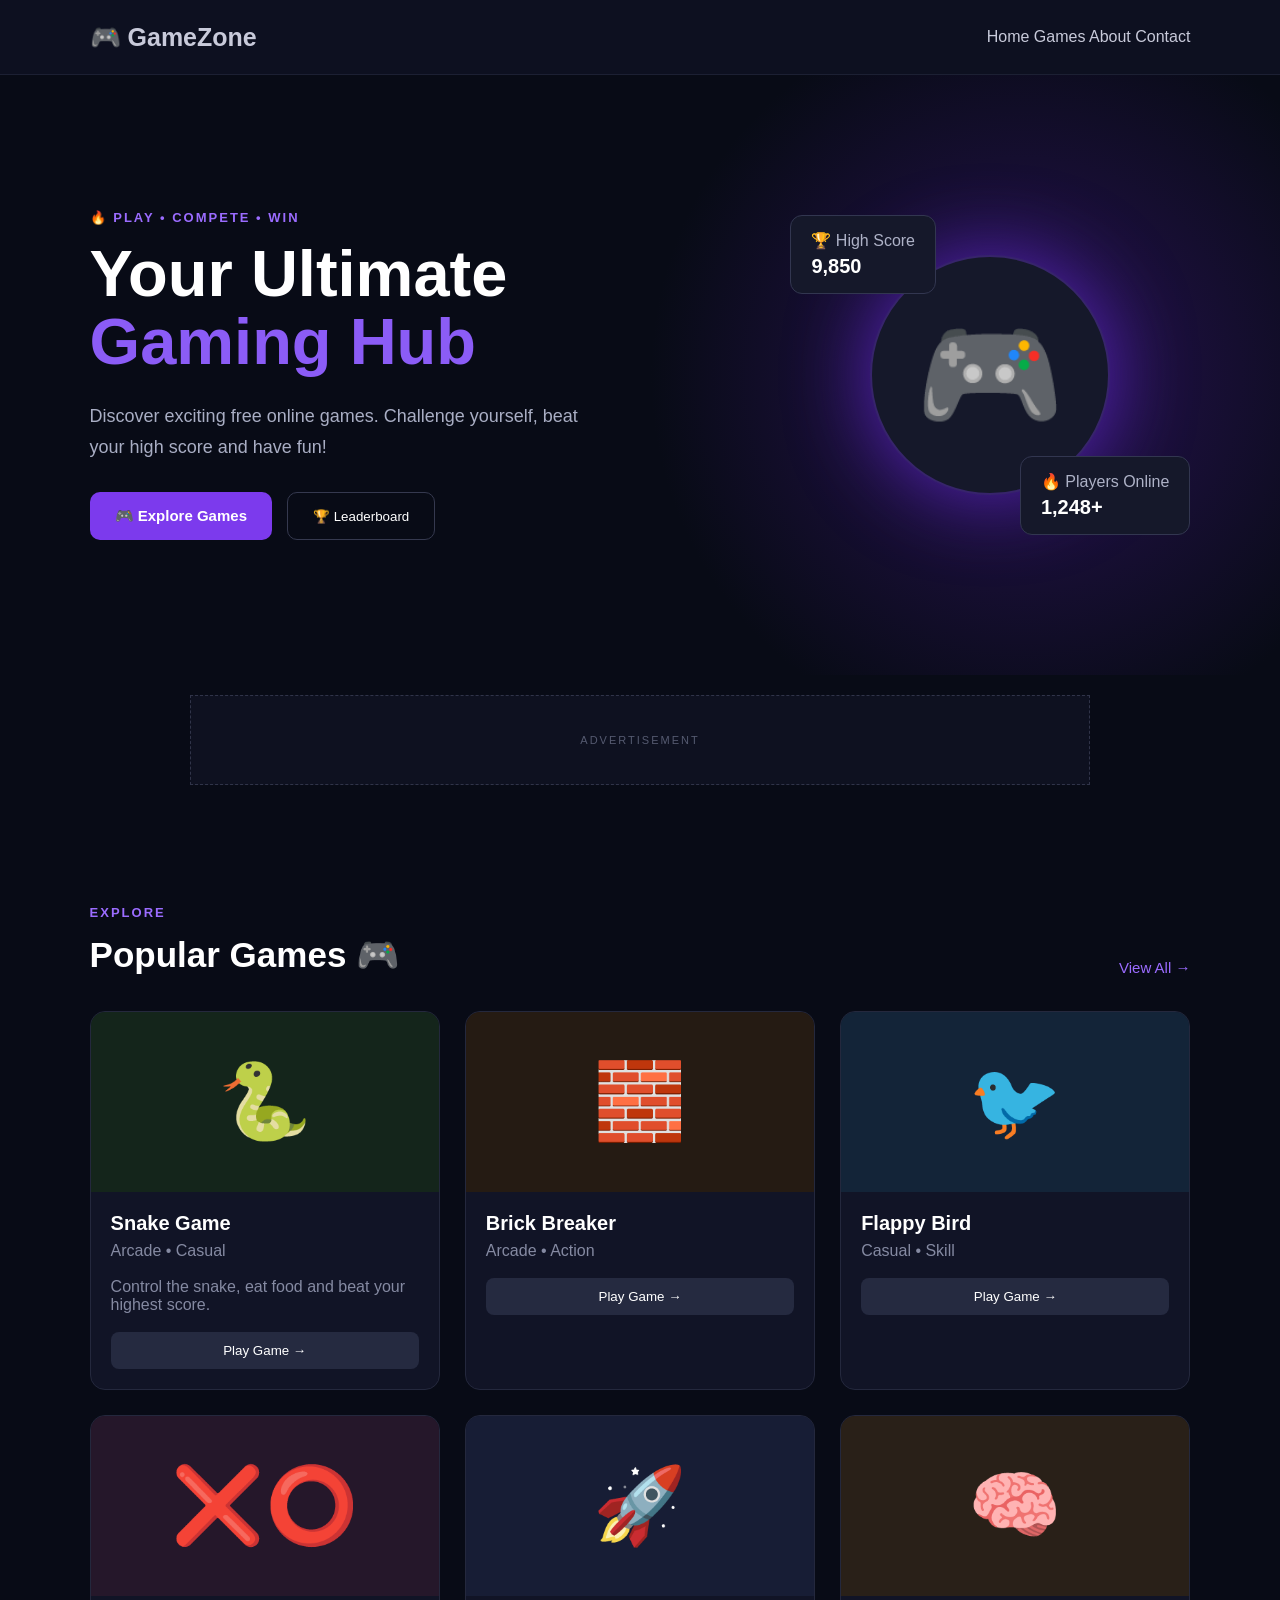
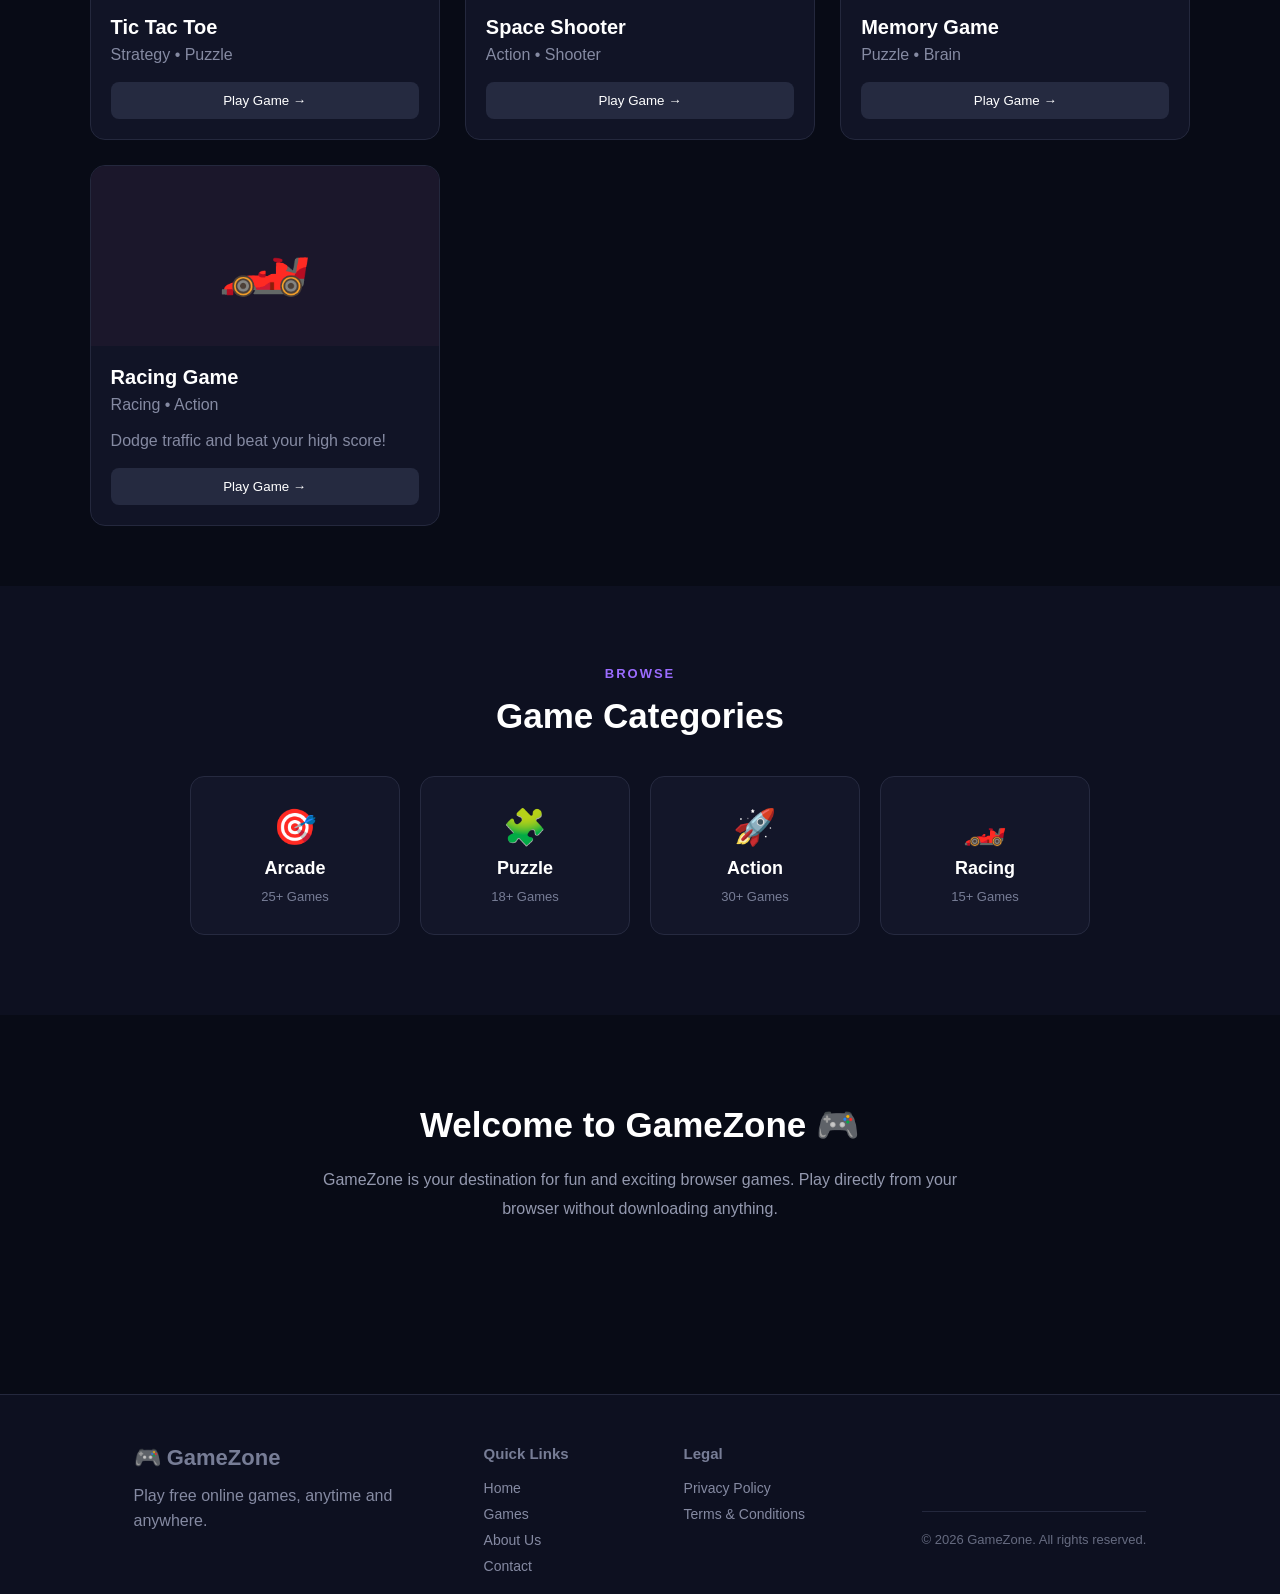
==== commit 09ff2ca0: "update repo" ====
--- a/index.html
+++ b/index.html
@@ -329,7 +329,7 @@
 
             <div class="game-card">
 
-                <div class="game-icon">
+                <div class="game-image car">
                     🏎️
                 </div>
 
--- a/style.css
+++ b/style.css
@@ -307,6 +307,9 @@
     background: #292018;
 }
 
+.car {
+    background: #1b172b;
+}
 .game-info {
     padding: 20px;
 }
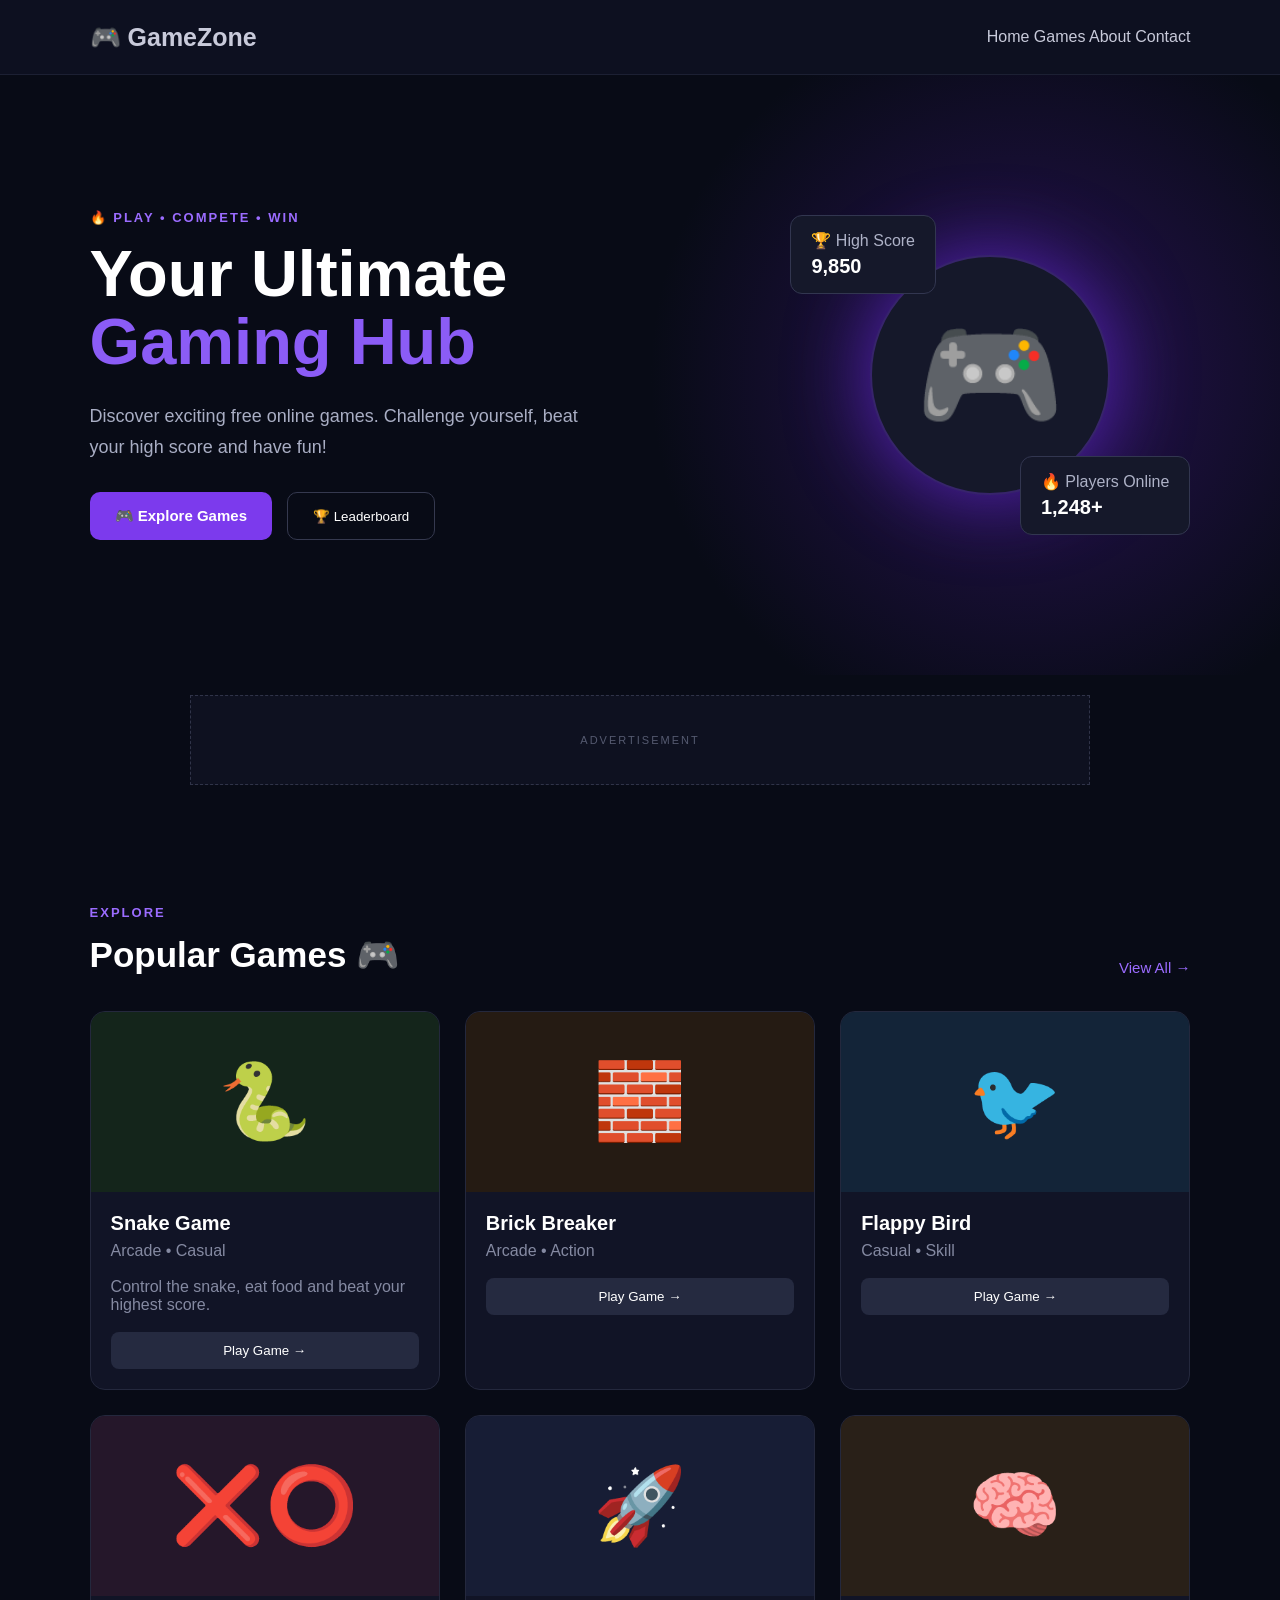
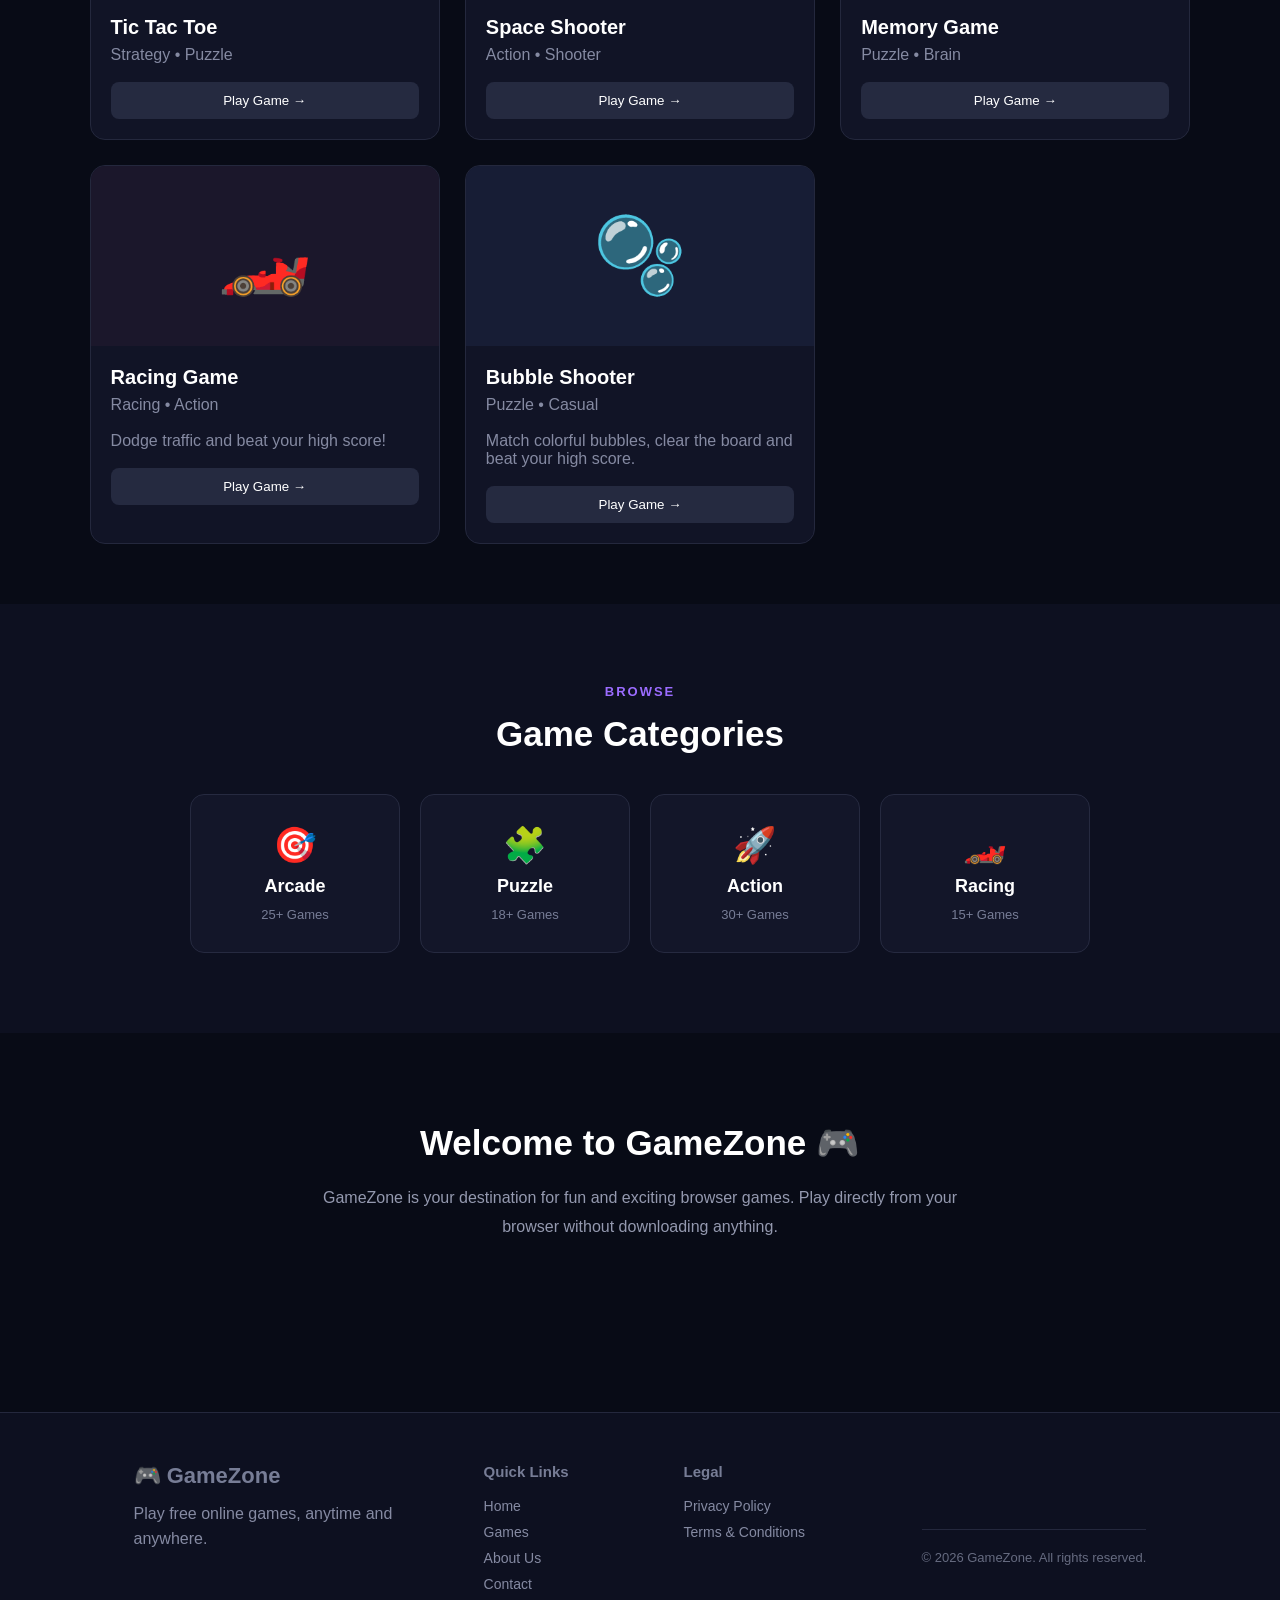
==== commit b64be978: "update repo" ====
--- a/index.html
+++ b/index.html
@@ -351,6 +351,40 @@
 
             </div>
 
+            <!-- Game 8 : Bubble Shooter -->
+
+            <div class="game-card">
+
+                <div class="game-image bubble">
+                    🫧
+                </div>
+
+                <div class="game-info">
+
+                    <h3>
+                        Bubble Shooter
+                    </h3>
+
+                    <p>
+                        Puzzle • Casual
+                    </p>
+
+                    <p>
+                        Match colorful bubbles,
+                        clear the board and beat
+                        your high score.
+                    </p>
+
+                    <button onclick="window.location.href='games/bubble.html'">
+
+                        Play Game →
+
+                    </button>
+
+                </div>
+
+            </div>
+
 
         </div>
 
--- a/style.css
+++ b/style.css
@@ -310,6 +310,10 @@
 .car {
     background: #1b172b;
 }
+
+.bubble {
+    background: #171d35;
+}
 .game-info {
     padding: 20px;
 }
